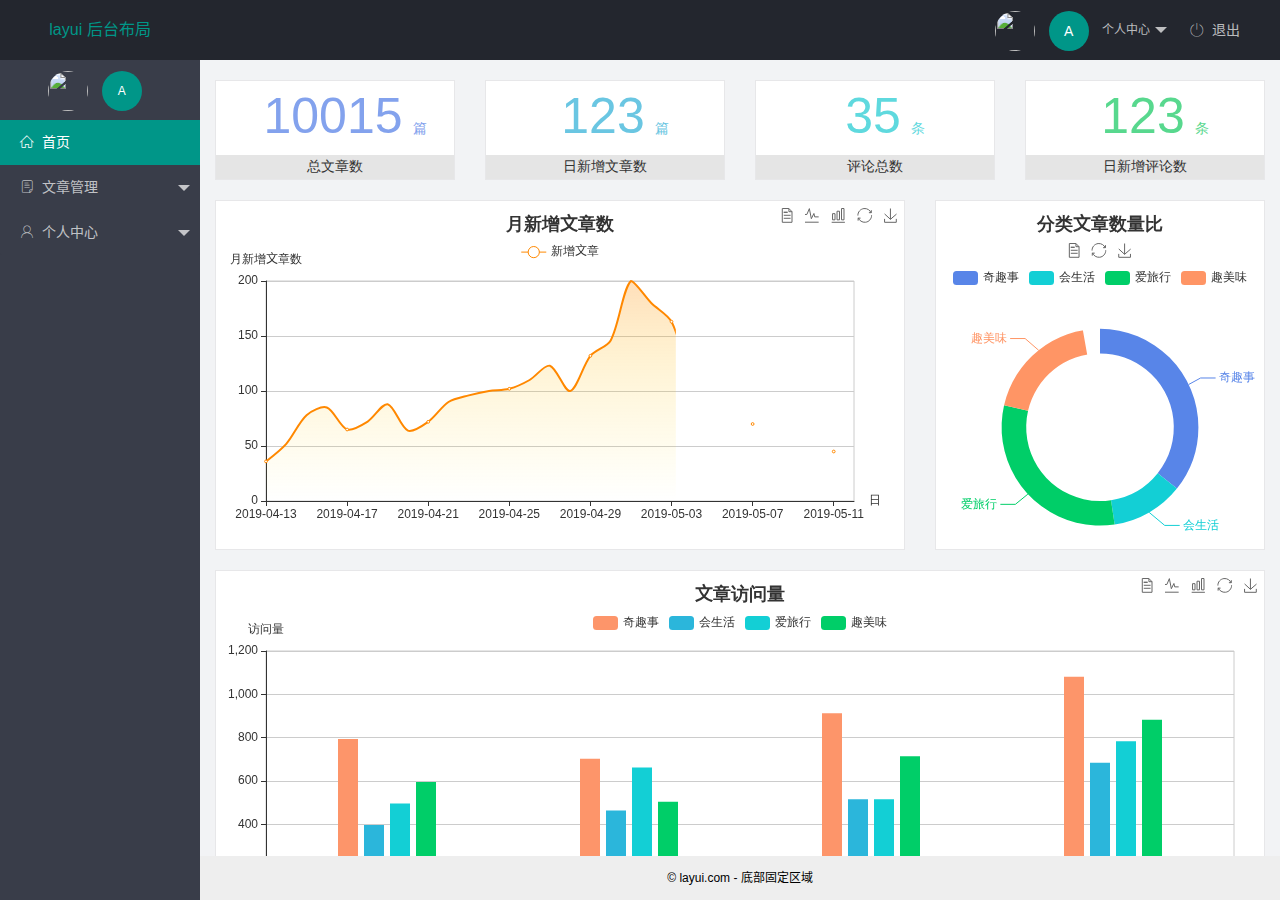
==== index.html @ 8c76da45 "主页功能完成" ====
<!DOCTYPE html>
<html lang="zh-CN">

<head>
    <meta charset="UTF-8">
    <meta name="viewport" content="width=device-width, initial-scale=1.0">
    <!-- 引入第三方字体图标库 -->
    <link rel="stylesheet" href="/assets/fonts/iconfont.css">
    <!-- 引入layui的css -->
    <link rel="stylesheet" href="/assets/lib/layui/css/layui.css">
    <!-- 引入自己的index.css -->
    <link rel="stylesheet" href="/assets/css/index.css">
    <title>Document</title>
</head>

<body class="layui-layout-body">
    <div class="layui-layout layui-layout-admin">
        <div class="layui-header">
            <div class="layui-logo">layui 后台布局</div>
            <!-- 头部区域（可配合layui已有的水平导航） -->
            <ul class="layui-nav layui-layout-right">
                <li class="layui-nav-item">
                    <a href="javascript:;" class="userinfo">
                        <img src="http://t.cn/RCzsdCq" class="layui-nav-img">
                        <span class="user-avatar">A</span>

                        个人中心
                    </a>
                    <dl class="layui-nav-child">
                        <dd><a href="">基本资料</a></dd>
                        <dd><a href="">更改头像</a></dd>
                        <dd><a href="">重置密码</a></dd>
                    </dl>
                </li>

                <li class="layui-nav-item"><a href="javascript:;" id="btnLogout"> <span
                            class="iconfont icon-tuichu"></span>退出</a>
                </li>
            </ul>
        </div>

        <div class="layui-side layui-bg-black">
            <div class="layui-side-scroll">
                <div class="userinfo">
                    <img src="http://t.cn/RCzsdCq" class="layui-nav-img">
                    <span class="user-avatar">A</span>
                    <span id="welcome"></span>
                </div>
                <!-- 左侧导航区域（可配合layui已有的垂直导航） -->
                <ul class="layui-nav layui-nav-tree" lay-shrink="all">
                    <li class="layui-nav-item layui-this"><a href="/home/dashboard.html" target="fm"><span
                                class="iconfont icon-home"></span>首页</a></li>
                    <li class="layui-nav-item">
                        <a class="" href="javascript:;"><span class="iconfont icon-16"></span>文章管理</a>
                        <dl class="layui-nav-child">
                            <dd><a href="javascript:;">
                                    <i class="layui-icon layui-icon-template-1"></i> 文章类别</a></dd>
                            <dd><a href="javascript:;">
                                    <i class="layui-icon layui-icon-template-1"></i> 文章列表</a></dd>
                            <dd><a href="javascript:;">
                                    <i class="layui-icon layui-icon-template-1"></i> 发布文章</a></dd>
                        </dl>
                    </li>
                    <li class="layui-nav-item">
                        <a href="javascript:;"><span class="iconfont icon-user"></span>个人中心</a>
                        <dl class="layui-nav-child">
                            <dd><a href="javascript:;">
                                    <i class="layui-icon layui-icon-template-1"></i> 基本资料</a></dd>
                            <dd><a href="javascript:;">
                                    <i class="layui-icon layui-icon-template-1"></i> 更换头像</a></dd>
                            <dd><a href="javascript:;">
                                    <i class="layui-icon layui-icon-template-1"></i> 重置密码</a></dd>
                        </dl>
                    </li>
                </ul>
            </div>
        </div>

        <div class="layui-body">
            <!-- 内容主体区域 -->
            <iframe name="fm" src="/home/dashboard.html" frameborder="0"></iframe>
        </div>

        <div class="layui-footer">
            <!-- 底部固定区域 -->
            © layui.com - 底部固定区域
        </div>
    </div>
    <!-- 引入layui JS文件 -->
    <script src="/assets/lib/layui/layui.all.js"></script>
    <!-- 引入jq -->
    <script src="/assets/lib/jquery.js"></script>
    <script src="/assets/js/baseAPI.js"></script>
    <!-- 引入自己的js文件 -->
    <script src="/assets/js/index.js"></script>
</body>

</html>
---- assets/fonts/iconfont.css ----
@font-face {font-family: "iconfont";
  src: url('iconfont.eot?t=1576139966484'); /* IE9 */
  src: url('iconfont.eot?t=1576139966484#iefix') format('embedded-opentype'), /* IE6-IE8 */
  url('[data-uri]') format('woff2'),
  url('iconfont.woff?t=1576139966484') format('woff'),
  url('iconfont.ttf?t=1576139966484') format('truetype'), /* chrome, firefox, opera, Safari, Android, iOS 4.2+ */
  url('iconfont.svg?t=1576139966484#iconfont') format('svg'); /* iOS 4.1- */
}

.iconfont {
  font-family: "iconfont" !important;
  font-size: 16px;
  font-style: normal;
  -webkit-font-smoothing: antialiased;
  -moz-osx-font-smoothing: grayscale;
}

.icon-home:before {
  content: "\e6a9";
}

.icon-user:before {
  content: "\e614";
}

.icon-pinglun:before {
  content: "\e616";
}

.icon-tuichu:before {
  content: "\e865";
}

.icon-16:before {
  content: "\e615";
}
---- assets/lib/layui/css/layui.css ----
/** layui-v2.5.5 MIT License By https://www.layui.com */
 .layui-inline,img{display:inline-block;vertical-align:middle}h1,h2,h3,h4,h5,h6{font-weight:400}.layui-edge,.layui-header,.layui-inline,.layui-main{position:relative}.layui-body,.layui-edge,.layui-elip{overflow:hidden}.layui-btn,.layui-edge,.layui-inline,img{vertical-align:middle}.layui-btn,.layui-disabled,.layui-icon,.layui-unselect{-moz-user-select:none;-webkit-user-select:none;-ms-user-select:none}.layui-elip,.layui-form-checkbox span,.layui-form-pane .layui-form-label{text-overflow:ellipsis;white-space:nowrap}.layui-breadcrumb,.layui-tree-btnGroup{visibility:hidden}blockquote,body,button,dd,div,dl,dt,form,h1,h2,h3,h4,h5,h6,input,li,ol,p,pre,td,textarea,th,ul{margin:0;padding:0;-webkit-tap-highlight-color:rgba(0,0,0,0)}a:active,a:hover{outline:0}img{border:none}li{list-style:none}table{border-collapse:collapse;border-spacing:0}h4,h5,h6{font-size:100%}button,input,optgroup,option,select,textarea{font-family:inherit;font-size:inherit;font-style:inherit;font-weight:inherit;outline:0}pre{white-space:pre-wrap;white-space:-moz-pre-wrap;white-space:-pre-wrap;white-space:-o-pre-wrap;word-wrap:break-word}body{line-height:24px;font:14px Helvetica Neue,Helvetica,PingFang SC,Tahoma,Arial,sans-serif}hr{height:1px;margin:10px 0;border:0;clear:both}a{color:#333;text-decoration:none}a:hover{color:#777}a cite{font-style:normal;*cursor:pointer}.layui-border-box,.layui-border-box *{box-sizing:border-box}.layui-box,.layui-box *{box-sizing:content-box}.layui-clear{clear:both;*zoom:1}.layui-clear:after{content:'\20';clear:both;*zoom:1;display:block;height:0}.layui-inline{*display:inline;*zoom:1}.layui-edge{display:inline-block;width:0;height:0;border-width:6px;border-style:dashed;border-color:transparent}.layui-edge-top{top:-4px;border-bottom-color:#999;border-bottom-style:solid}.layui-edge-right{border-left-color:#999;border-left-style:solid}.layui-edge-bottom{top:2px;border-top-color:#999;border-top-style:solid}.layui-edge-left{border-right-color:#999;border-right-style:solid}.layui-disabled,.layui-disabled:hover{color:#d2d2d2!important;cursor:not-allowed!important}.layui-circle{border-radius:100%}.layui-show{display:block!important}.layui-hide{display:none!important}@font-face{font-family:layui-icon;src:url(../font/iconfont.eot?v=250);src:url(../font/iconfont.eot?v=250#iefix) format('embedded-opentype'),url(../font/iconfont.woff2?v=250) format('woff2'),url(../font/iconfont.woff?v=250) format('woff'),url(../font/iconfont.ttf?v=250) format('truetype'),url(../font/iconfont.svg?v=250#layui-icon) format('svg')}.layui-icon{font-family:layui-icon!important;font-size:16px;font-style:normal;-webkit-font-smoothing:antialiased;-moz-osx-font-smoothing:grayscale}.layui-icon-reply-fill:before{content:"\e611"}.layui-icon-set-fill:before{content:"\e614"}.layui-icon-menu-fill:before{content:"\e60f"}.layui-icon-search:before{content:"\e615"}.layui-icon-share:before{content:"\e641"}.layui-icon-set-sm:before{content:"\e620"}.layui-icon-engine:before{content:"\e628"}.layui-icon-close:before{content:"\1006"}.layui-icon-close-fill:before{content:"\1007"}.layui-icon-chart-screen:before{content:"\e629"}.layui-icon-star:before{content:"\e600"}.layui-icon-circle-dot:before{content:"\e617"}.layui-icon-chat:before{content:"\e606"}.layui-icon-release:before{content:"\e609"}.layui-icon-list:before{content:"\e60a"}.layui-icon-chart:before{content:"\e62c"}.layui-icon-ok-circle:before{content:"\1005"}.layui-icon-layim-theme:before{content:"\e61b"}.layui-icon-table:before{content:"\e62d"}.layui-icon-right:before{content:"\e602"}.layui-icon-left:before{content:"\e603"}.layui-icon-cart-simple:before{content:"\e698"}.layui-icon-face-cry:before{content:"\e69c"}.layui-icon-face-smile:before{content:"\e6af"}.layui-icon-survey:before{content:"\e6b2"}.layui-icon-tree:before{content:"\e62e"}.layui-icon-upload-circle:before{content:"\e62f"}.layui-icon-add-circle:before{content:"\e61f"}.layui-icon-download-circle:before{content:"\e601"}.layui-icon-templeate-1:before{content:"\e630"}.layui-icon-util:before{content:"\e631"}.layui-icon-face-surprised:before{content:"\e664"}.layui-icon-edit:before{content:"\e642"}.layui-icon-speaker:before{content:"\e645"}.layui-icon-down:before{content:"\e61a"}.layui-icon-file:before{content:"\e621"}.layui-icon-layouts:before{content:"\e632"}.layui-icon-rate-half:before{content:"\e6c9"}.layui-icon-add-circle-fine:before{content:"\e608"}.layui-icon-prev-circle:before{content:"\e633"}.layui-icon-read:before{content:"\e705"}.layui-icon-404:before{content:"\e61c"}.layui-icon-carousel:before{content:"\e634"}.layui-icon-help:before{content:"\e607"}.layui-icon-code-circle:before{content:"\e635"}.layui-icon-water:before{content:"\e636"}.layui-icon-username:before{content:"\e66f"}.layui-icon-find-fill:before{content:"\e670"}.layui-icon-about:before{content:"\e60b"}.layui-icon-location:before{content:"\e715"}.layui-icon-up:before{content:"\e619"}.layui-icon-pause:before{content:"\e651"}.layui-icon-date:before{content:"\e637"}.layui-icon-layim-uploadfile:before{content:"\e61d"}.layui-icon-delete:before{content:"\e640"}.layui-icon-play:before{content:"\e652"}.layui-icon-top:before{content:"\e604"}.layui-icon-friends:before{content:"\e612"}.layui-icon-refresh-3:before{content:"\e9aa"}.layui-icon-ok:before{content:"\e605"}.layui-icon-layer:before{content:"\e638"}.layui-icon-face-smile-fine:before{content:"\e60c"}.layui-icon-dollar:before{content:"\e659"}.layui-icon-group:before{content:"\e613"}.layui-icon-layim-download:before{content:"\e61e"}.layui-icon-picture-fine:before{content:"\e60d"}.layui-icon-link:before{content:"\e64c"}.layui-icon-diamond:before{content:"\e735"}.layui-icon-log:before{content:"\e60e"}.layui-icon-rate-solid:before{content:"\e67a"}.layui-icon-fonts-del:before{content:"\e64f"}.layui-icon-unlink:before{content:"\e64d"}.layui-icon-fonts-clear:before{content:"\e639"}.layui-icon-triangle-r:before{content:"\e623"}.layui-icon-circle:before{content:"\e63f"}.layui-icon-radio:before{content:"\e643"}.layui-icon-align-center:before{content:"\e647"}.layui-icon-align-right:before{content:"\e648"}.layui-icon-align-left:before{content:"\e649"}.layui-icon-loading-1:before{content:"\e63e"}.layui-icon-return:before{content:"\e65c"}.layui-icon-fonts-strong:before{content:"\e62b"}.layui-icon-upload:before{content:"\e67c"}.layui-icon-dialogue:before{content:"\e63a"}.layui-icon-video:before{content:"\e6ed"}.layui-icon-headset:before{content:"\e6fc"}.layui-icon-cellphone-fine:before{content:"\e63b"}.layui-icon-add-1:before{content:"\e654"}.layui-icon-face-smile-b:before{content:"\e650"}.layui-icon-fonts-html:before{content:"\e64b"}.layui-icon-form:before{content:"\e63c"}.layui-icon-cart:before{content:"\e657"}.layui-icon-camera-fill:before{content:"\e65d"}.layui-icon-tabs:before{content:"\e62a"}.layui-icon-fonts-code:before{content:"\e64e"}.layui-icon-fire:before{content:"\e756"}.layui-icon-set:before{content:"\e716"}.layui-icon-fonts-u:before{content:"\e646"}.layui-icon-triangle-d:before{content:"\e625"}.layui-icon-tips:before{content:"\e702"}.layui-icon-picture:before{content:"\e64a"}.layui-icon-more-vertical:before{content:"\e671"}.layui-icon-flag:before{content:"\e66c"}.layui-icon-loading:before{content:"\e63d"}.layui-icon-fonts-i:before{content:"\e644"}.layui-icon-refresh-1:before{content:"\e666"}.layui-icon-rmb:before{content:"\e65e"}.layui-icon-home:before{content:"\e68e"}.layui-icon-user:before{content:"\e770"}.layui-icon-notice:before{content:"\e667"}.layui-icon-login-weibo:before{content:"\e675"}.layui-icon-voice:before{content:"\e688"}.layui-icon-upload-drag:before{content:"\e681"}.layui-icon-login-qq:before{content:"\e676"}.layui-icon-snowflake:before{content:"\e6b1"}.layui-icon-file-b:before{content:"\e655"}.layui-icon-template:before{content:"\e663"}.layui-icon-auz:before{content:"\e672"}.layui-icon-console:before{content:"\e665"}.layui-icon-app:before{content:"\e653"}.layui-icon-prev:before{content:"\e65a"}.layui-icon-website:before{content:"\e7ae"}.layui-icon-next:before{content:"\e65b"}.layui-icon-component:before{content:"\e857"}.layui-icon-more:before{content:"\e65f"}.layui-icon-login-wechat:before{content:"\e677"}.layui-icon-shrink-right:before{content:"\e668"}.layui-icon-spread-left:before{content:"\e66b"}.layui-icon-camera:before{content:"\e660"}.layui-icon-note:before{content:"\e66e"}.layui-icon-refresh:before{content:"\e669"}.layui-icon-female:before{content:"\e661"}.layui-icon-male:before{content:"\e662"}.layui-icon-password:before{content:"\e673"}.layui-icon-senior:before{content:"\e674"}.layui-icon-theme:before{content:"\e66a"}.layui-icon-tread:before{content:"\e6c5"}.layui-icon-praise:before{content:"\e6c6"}.layui-icon-star-fill:before{content:"\e658"}.layui-icon-rate:before{content:"\e67b"}.layui-icon-template-1:before{content:"\e656"}.layui-icon-vercode:before{content:"\e679"}.layui-icon-cellphone:before{content:"\e678"}.layui-icon-screen-full:before{content:"\e622"}.layui-icon-screen-restore:before{content:"\e758"}.layui-icon-cols:before{content:"\e610"}.layui-icon-export:before{content:"\e67d"}.layui-icon-print:before{content:"\e66d"}.layui-icon-slider:before{content:"\e714"}.layui-icon-addition:before{content:"\e624"}.layui-icon-subtraction:before{content:"\e67e"}.layui-icon-service:before{content:"\e626"}.layui-icon-transfer:before{content:"\e691"}.layui-main{width:1140px;margin:0 auto}.layui-header{z-index:1000;height:60px}.layui-header a:hover{transition:all .5s;-webkit-transition:all .5s}.layui-side{position:fixed;left:0;top:0;bottom:0;z-index:999;width:200px;overflow-x:hidden}.layui-side-scroll{position:relative;width:220px;height:100%;overflow-x:hidden}.layui-body{position:absolute;left:200px;right:0;top:0;bottom:0;z-index:998;width:auto;overflow-y:auto;box-sizing:border-box}.layui-layout-body{overflow:hidden}.layui-layout-admin .layui-header{background-color:#23262E}.layui-layout-admin .layui-side{top:60px;width:200px;overflow-x:hidden}.layui-layout-admin .layui-body{position:fixed;top:60px;bottom:44px}.layui-layout-admin .layui-main{width:auto;margin:0 15px}.layui-layout-admin .layui-footer{position:fixed;left:200px;right:0;bottom:0;height:44px;line-height:44px;padding:0 15px;background-color:#eee}.layui-layout-admin .layui-logo{position:absolute;left:0;top:0;width:200px;height:100%;line-height:60px;text-align:center;color:#009688;font-size:16px}.layui-layout-admin .layui-header .layui-nav{background:0 0}.layui-layout-left{position:absolute!important;left:200px;top:0}.layui-layout-right{position:absolute!important;right:0;top:0}.layui-container{position:relative;margin:0 auto;padding:0 15px;box-sizing:border-box}.layui-fluid{position:relative;margin:0 auto;padding:0 15px}.layui-row:after,.layui-row:before{content:'';display:block;clear:both}.layui-col-lg1,.layui-col-lg10,.layui-col-lg11,.layui-col-lg12,.layui-col-lg2,.layui-col-lg3,.layui-col-lg4,.layui-col-lg5,.layui-col-lg6,.layui-col-lg7,.layui-col-lg8,.layui-col-lg9,.layui-col-md1,.layui-col-md10,.layui-col-md11,.layui-col-md12,.layui-col-md2,.layui-col-md3,.layui-col-md4,.layui-col-md5,.layui-col-md6,.layui-col-md7,.layui-col-md8,.layui-col-md9,.layui-col-sm1,.layui-col-sm10,.layui-col-sm11,.layui-col-sm12,.layui-col-sm2,.layui-col-sm3,.layui-col-sm4,.layui-col-sm5,.layui-col-sm6,.layui-col-sm7,.layui-col-sm8,.layui-col-sm9,.layui-col-xs1,.layui-col-xs10,.layui-col-xs11,.layui-col-xs12,.layui-col-xs2,.layui-col-xs3,.layui-col-xs4,.layui-col-xs5,.layui-col-xs6,.layui-col-xs7,.layui-col-xs8,.layui-col-xs9{position:relative;display:block;box-sizing:border-box}.layui-col-xs1,.layui-col-xs10,.layui-col-xs11,.layui-col-xs12,.layui-col-xs2,.layui-col-xs3,.layui-col-xs4,.layui-col-xs5,.layui-col-xs6,.layui-col-xs7,.layui-col-xs8,.layui-col-xs9{float:left}.layui-col-xs1{width:8.33333333%}.layui-col-xs2{width:16.66666667%}.layui-col-xs3{width:25%}.layui-col-xs4{width:33.33333333%}.layui-col-xs5{width:41.66666667%}.layui-col-xs6{width:50%}.layui-col-xs7{width:58.33333333%}.layui-col-xs8{width:66.66666667%}.layui-col-xs9{width:75%}.layui-col-xs10{width:83.33333333%}.layui-col-xs11{width:91.66666667%}.layui-col-xs12{width:100%}.layui-col-xs-offset1{margin-left:8.33333333%}.layui-col-xs-offset2{margin-left:16.66666667%}.layui-col-xs-offset3{margin-left:25%}.layui-col-xs-offset4{margin-left:33.33333333%}.layui-col-xs-offset5{margin-left:41.66666667%}.layui-col-xs-offset6{margin-left:50%}.layui-col-xs-offset7{margin-left:58.33333333%}.layui-col-xs-offset8{margin-left:66.66666667%}.layui-col-xs-offset9{margin-left:75%}.layui-col-xs-offset10{margin-left:83.33333333%}.layui-col-xs-offset11{margin-left:91.66666667%}.layui-col-xs-offset12{margin-left:100%}@media screen and (max-width:768px){.layui-hide-xs{display:none!important}.layui-show-xs-block{display:block!important}.layui-show-xs-inline{display:inline!important}.layui-show-xs-inline-block{display:inline-block!important}}@media screen and (min-width:768px){.layui-container{width:750px}.layui-hide-sm{display:none!important}.layui-show-sm-block{display:block!important}.layui-show-sm-inline{display:inline!important}.layui-show-sm-inline-block{display:inline-block!important}.layui-col-sm1,.layui-col-sm10,.layui-col-sm11,.layui-col-sm12,.layui-col-sm2,.layui-col-sm3,.layui-col-sm4,.layui-col-sm5,.layui-col-sm6,.layui-col-sm7,.layui-col-sm8,.layui-col-sm9{float:left}.layui-col-sm1{width:8.33333333%}.layui-col-sm2{width:16.66666667%}.layui-col-sm3{width:25%}.layui-col-sm4{width:33.33333333%}.layui-col-sm5{width:41.66666667%}.layui-col-sm6{width:50%}.layui-col-sm7{width:58.33333333%}.layui-col-sm8{width:66.66666667%}.layui-col-sm9{width:75%}.layui-col-sm10{width:83.33333333%}.layui-col-sm11{width:91.66666667%}.layui-col-sm12{width:100%}.layui-col-sm-offset1{margin-left:8.33333333%}.layui-col-sm-offset2{margin-left:16.66666667%}.layui-col-sm-offset3{margin-left:25%}.layui-col-sm-offset4{margin-left:33.33333333%}.layui-col-sm-offset5{margin-left:41.66666667%}.layui-col-sm-offset6{margin-left:50%}.layui-col-sm-offset7{margin-left:58.33333333%}.layui-col-sm-offset8{margin-left:66.66666667%}.layui-col-sm-offset9{margin-left:75%}.layui-col-sm-offset10{margin-left:83.33333333%}.layui-col-sm-offset11{margin-left:91.66666667%}.layui-col-sm-offset12{margin-left:100%}}@media screen and (min-width:992px){.layui-container{width:970px}.layui-hide-md{display:none!important}.layui-show-md-block{display:block!important}.layui-show-md-inline{display:inline!important}.layui-show-md-inline-block{display:inline-block!important}.layui-col-md1,.layui-col-md10,.layui-col-md11,.layui-col-md12,.layui-col-md2,.layui-col-md3,.layui-col-md4,.layui-col-md5,.layui-col-md6,.layui-col-md7,.layui-col-md8,.layui-col-md9{float:left}.layui-col-md1{width:8.33333333%}.layui-col-md2{width:16.66666667%}.layui-col-md3{width:25%}.layui-col-md4{width:33.33333333%}.layui-col-md5{width:41.66666667%}.layui-col-md6{width:50%}.layui-col-md7{width:58.33333333%}.layui-col-md8{width:66.66666667%}.layui-col-md9{width:75%}.layui-col-md10{width:83.33333333%}.layui-col-md11{width:91.66666667%}.layui-col-md12{width:100%}.layui-col-md-offset1{margin-left:8.33333333%}.layui-col-md-offset2{margin-left:16.66666667%}.layui-col-md-offset3{margin-left:25%}.layui-col-md-offset4{margin-left:33.33333333%}.layui-col-md-offset5{margin-left:41.66666667%}.layui-col-md-offset6{margin-left:50%}.layui-col-md-offset7{margin-left:58.33333333%}.layui-col-md-offset8{margin-left:66.66666667%}.layui-col-md-offset9{margin-left:75%}.layui-col-md-offset10{margin-left:83.33333333%}.layui-col-md-offset11{margin-left:91.66666667%}.layui-col-md-offset12{margin-left:100%}}@media screen and (min-width:1200px){.layui-container{width:1170px}.layui-hide-lg{display:none!important}.layui-show-lg-block{display:block!important}.layui-show-lg-inline{display:inline!important}.layui-show-lg-inline-block{display:inline-block!important}.layui-col-lg1,.layui-col-lg10,.layui-col-lg11,.layui-col-lg12,.layui-col-lg2,.layui-col-lg3,.layui-col-lg4,.layui-col-lg5,.layui-col-lg6,.layui-col-lg7,.layui-col-lg8,.layui-col-lg9{float:left}.layui-col-lg1{width:8.33333333%}.layui-col-lg2{width:16.66666667%}.layui-col-lg3{width:25%}.layui-col-lg4{width:33.33333333%}.layui-col-lg5{width:41.66666667%}.layui-col-lg6{width:50%}.layui-col-lg7{width:58.33333333%}.layui-col-lg8{width:66.66666667%}.layui-col-lg9{width:75%}.layui-col-lg10{width:83.33333333%}.layui-col-lg11{width:91.66666667%}.layui-col-lg12{width:100%}.layui-col-lg-offset1{margin-left:8.33333333%}.layui-col-lg-offset2{margin-left:16.66666667%}.layui-col-lg-offset3{margin-left:25%}.layui-col-lg-offset4{margin-left:33.33333333%}.layui-col-lg-offset5{margin-left:41.66666667%}.layui-col-lg-offset6{margin-left:50%}.layui-col-lg-offset7{margin-left:58.33333333%}.layui-col-lg-offset8{margin-left:66.66666667%}.layui-col-lg-offset9{margin-left:75%}.layui-col-lg-offset10{margin-left:83.33333333%}.layui-col-lg-offset11{margin-left:91.66666667%}.layui-col-lg-offset12{margin-left:100%}}.layui-col-space1{margin:-.5px}.layui-col-space1>*{padding:.5px}.layui-col-space3{margin:-1.5px}.layui-col-space3>*{padding:1.5px}.layui-col-space5{margin:-2.5px}.layui-col-space5>*{padding:2.5px}.layui-col-space8{margin:-3.5px}.layui-col-space8>*{padding:3.5px}.layui-col-space10{margin:-5px}.layui-col-space10>*{padding:5px}.layui-col-space12{margin:-6px}.layui-col-space12>*{padding:6px}.layui-col-space15{margin:-7.5px}.layui-col-space15>*{padding:7.5px}.layui-col-space18{margin:-9px}.layui-col-space18>*{padding:9px}.layui-col-space20{margin:-10px}.layui-col-space20>*{padding:10px}.layui-col-space22{margin:-11px}.layui-col-space22>*{padding:11px}.layui-col-space25{margin:-12.5px}.layui-col-space25>*{padding:12.5px}.layui-col-space30{margin:-15px}.layui-col-space30>*{padding:15px}.layui-btn,.layui-input,.layui-select,.layui-textarea,.layui-upload-button{outline:0;-webkit-appearance:none;transition:all .3s;-webkit-transition:all .3s;box-sizing:border-box}.layui-elem-quote{margin-bottom:10px;padding:15px;line-height:22px;border-left:5px solid #009688;border-radius:0 2px 2px 0;background-color:#f2f2f2}.layui-quote-nm{border-style:solid;border-width:1px 1px 1px 5px;background:0 0}.layui-elem-field{margin-bottom:10px;padding:0;border-width:1px;border-style:solid}.layui-elem-field legend{margin-left:20px;padding:0 10px;font-size:20px;font-weight:300}.layui-field-title{margin:10px 0 20px;border-width:1px 0 0}.layui-field-box{padding:10px 15px}.layui-field-title .layui-field-box{padding:10px 0}.layui-progress{position:relative;height:6px;border-radius:20px;background-color:#e2e2e2}.layui-progress-bar{position:absolute;left:0;top:0;width:0;max-width:100%;height:6px;border-radius:20px;text-align:right;background-color:#5FB878;transition:all .3s;-webkit-transition:all .3s}.layui-progress-big,.layui-progress-big .layui-progress-bar{height:18px;line-height:18px}.layui-progress-text{position:relative;top:-20px;line-height:18px;font-size:12px;color:#666}.layui-progress-big .layui-progress-text{position:static;padding:0 10px;color:#fff}.layui-collapse{border-width:1px;border-style:solid;border-radius:2px}.layui-colla-content,.layui-colla-item{border-top-width:1px;border-top-style:solid}.layui-colla-item:first-child{border-top:none}.layui-colla-title{position:relative;height:42px;line-height:42px;padding:0 15px 0 35px;color:#333;background-color:#f2f2f2;cursor:pointer;font-size:14px;overflow:hidden}.layui-colla-content{display:none;padding:10px 15px;line-height:22px;color:#666}.layui-colla-icon{position:absolute;left:15px;top:0;font-size:14px}.layui-card{margin-bottom:15px;border-radius:2px;background-color:#fff;box-shadow:0 1px 2px 0 rgba(0,0,0,.05)}.layui-card:last-child{margin-bottom:0}.layui-card-header{position:relative;height:42px;line-height:42px;padding:0 15px;border-bottom:1px solid #f6f6f6;color:#333;border-radius:2px 2px 0 0;font-size:14px}.layui-bg-black,.layui-bg-blue,.layui-bg-cyan,.layui-bg-green,.layui-bg-orange,.layui-bg-red{color:#fff!important}.layui-card-body{position:relative;padding:10px 15px;line-height:24px}.layui-card-body[pad15]{padding:15px}.layui-card-body[pad20]{padding:20px}.layui-card-body .layui-table{margin:5px 0}.layui-card .layui-tab{margin:0}.layui-panel-window{position:relative;padding:15px;border-radius:0;border-top:5px solid #E6E6E6;background-color:#fff}.layui-auxiliar-moving{position:fixed;left:0;right:0;top:0;bottom:0;width:100%;height:100%;background:0 0;z-index:9999999999}.layui-form-label,.layui-form-mid,.layui-form-select,.layui-input-block,.layui-input-inline,.layui-textarea{position:relative}.layui-bg-red{background-color:#FF5722!important}.layui-bg-orange{background-color:#FFB800!important}.layui-bg-green{background-color:#009688!important}.layui-bg-cyan{background-color:#2F4056!important}.layui-bg-blue{background-color:#1E9FFF!important}.layui-bg-black{background-color:#393D49!important}.layui-bg-gray{background-color:#eee!important;color:#666!important}.layui-badge-rim,.layui-colla-content,.layui-colla-item,.layui-collapse,.layui-elem-field,.layui-form-pane .layui-form-item[pane],.layui-form-pane .layui-form-label,.layui-input,.layui-layedit,.layui-layedit-tool,.layui-quote-nm,.layui-select,.layui-tab-bar,.layui-tab-card,.layui-tab-title,.layui-tab-title .layui-this:after,.layui-textarea{border-color:#e6e6e6}.layui-timeline-item:before,hr{background-color:#e6e6e6}.layui-text{line-height:22px;font-size:14px;color:#666}.layui-text h1,.layui-text h2,.layui-text h3{font-weight:500;color:#333}.layui-text h1{font-size:30px}.layui-text h2{font-size:24px}.layui-text h3{font-size:18px}.layui-text a:not(.layui-btn){color:#01AAED}.layui-text a:not(.layui-btn):hover{text-decoration:underline}.layui-text ul{padding:5px 0 5px 15px}.layui-text ul li{margin-top:5px;list-style-type:disc}.layui-text em,.layui-word-aux{color:#999!important;padding:0 5px!important}.layui-btn{display:inline-block;height:38px;line-height:38px;padding:0 18px;background-color:#009688;color:#fff;white-space:nowrap;text-align:center;font-size:14px;border:none;border-radius:2px;cursor:pointer}.layui-btn:hover{opacity:.8;filter:alpha(opacity=80);color:#fff}.layui-btn:active{opacity:1;filter:alpha(opacity=100)}.layui-btn+.layui-btn{margin-left:10px}.layui-btn-container{font-size:0}.layui-btn-container .layui-btn{margin-right:10px;margin-bottom:10px}.layui-btn-container .layui-btn+.layui-btn{margin-left:0}.layui-table .layui-btn-container .layui-btn{margin-bottom:9px}.layui-btn-radius{border-radius:100px}.layui-btn .layui-icon{margin-right:3px;font-size:18px;vertical-align:bottom;vertical-align:middle\9}.layui-btn-primary{border:1px solid #C9C9C9;background-color:#fff;color:#555}.layui-btn-primary:hover{border-color:#009688;color:#333}.layui-btn-normal{background-color:#1E9FFF}.layui-btn-warm{background-color:#FFB800}.layui-btn-danger{background-color:#FF5722}.layui-btn-checked{background-color:#5FB878}.layui-btn-disabled,.layui-btn-disabled:active,.layui-btn-disabled:hover{border:1px solid #e6e6e6;background-color:#FBFBFB;color:#C9C9C9;cursor:not-allowed;opacity:1}.layui-btn-lg{height:44px;line-height:44px;padding:0 25px;font-size:16px}.layui-btn-sm{height:30px;line-height:30px;padding:0 10px;font-size:12px}.layui-btn-sm i{font-size:16px!important}.layui-btn-xs{height:22px;line-height:22px;padding:0 5px;font-size:12px}.layui-btn-xs i{font-size:14px!important}.layui-btn-group{display:inline-block;vertical-align:middle;font-size:0}.layui-btn-group .layui-btn{margin-left:0!important;margin-right:0!important;border-left:1px solid rgba(255,255,255,.5);border-radius:0}.layui-btn-group .layui-btn-primary{border-left:none}.layui-btn-group .layui-btn-primary:hover{border-color:#C9C9C9;color:#009688}.layui-btn-group .layui-btn:first-child{border-left:none;border-radius:2px 0 0 2px}.layui-btn-group .layui-btn-primary:first-child{border-left:1px solid #c9c9c9}.layui-btn-group .layui-btn:last-child{border-radius:0 2px 2px 0}.layui-btn-group .layui-btn+.layui-btn{margin-left:0}.layui-btn-group+.layui-btn-group{margin-left:10px}.layui-btn-fluid{width:100%}.layui-input,.layui-select,.layui-textarea{height:38px;line-height:1.3;line-height:38px\9;border-width:1px;border-style:solid;background-color:#fff;border-radius:2px}.layui-input::-webkit-input-placeholder,.layui-select::-webkit-input-placeholder,.layui-textarea::-webkit-input-placeholder{line-height:1.3}.layui-input,.layui-textarea{display:block;width:100%;padding-left:10px}.layui-input:hover,.layui-textarea:hover{border-color:#D2D2D2!important}.layui-input:focus,.layui-textarea:focus{border-color:#C9C9C9!important}.layui-textarea{min-height:100px;height:auto;line-height:20px;padding:6px 10px;resize:vertical}.layui-select{padding:0 10px}.layui-form input[type=checkbox],.layui-form input[type=radio],.layui-form select{display:none}.layui-form [lay-ignore]{display:initial}.layui-form-item{margin-bottom:15px;clear:both;*zoom:1}.layui-form-item:after{content:'\20';clear:both;*zoom:1;display:block;height:0}.layui-form-label{float:left;display:block;padding:9px 15px;width:80px;font-weight:400;line-height:20px;text-align:right}.layui-form-label-col{display:block;float:none;padding:9px 0;line-height:20px;text-align:left}.layui-form-item .layui-inline{margin-bottom:5px;margin-right:10px}.layui-input-block{margin-left:110px;min-height:36px}.layui-input-inline{display:inline-block;vertical-align:middle}.layui-form-item .layui-input-inline{float:left;width:190px;margin-right:10px}.layui-form-text .layui-input-inline{width:auto}.layui-form-mid{float:left;display:block;padding:9px 0!important;line-height:20px;margin-right:10px}.layui-form-danger+.layui-form-select .layui-input,.layui-form-danger:focus{border-color:#FF5722!important}.layui-form-select .layui-input{padding-right:30px;cursor:pointer}.layui-form-select .layui-edge{position:absolute;right:10px;top:50%;margin-top:-3px;cursor:pointer;border-width:6px;border-top-color:#c2c2c2;border-top-style:solid;transition:all .3s;-webkit-transition:all .3s}.layui-form-select dl{display:none;position:absolute;left:0;top:42px;padding:5px 0;z-index:899;min-width:100%;border:1px solid #d2d2d2;max-height:300px;overflow-y:auto;background-color:#fff;border-radius:2px;box-shadow:0 2px 4px rgba(0,0,0,.12);box-sizing:border-box}.layui-form-select dl dd,.layui-form-select dl dt{padding:0 10px;line-height:36px;white-space:nowrap;overflow:hidden;text-overflow:ellipsis}.layui-form-select dl dt{font-size:12px;color:#999}.layui-form-select dl dd{cursor:pointer}.layui-form-select dl dd:hover{background-color:#f2f2f2;-webkit-transition:.5s all;transition:.5s all}.layui-form-select .layui-select-group dd{padding-left:20px}.layui-form-select dl dd.layui-select-tips{padding-left:10px!important;color:#999}.layui-form-select dl dd.layui-this{background-color:#5FB878;color:#fff}.layui-form-checkbox,.layui-form-select dl dd.layui-disabled{background-color:#fff}.layui-form-selected dl{display:block}.layui-form-checkbox,.layui-form-checkbox *,.layui-form-switch{display:inline-block;vertical-align:middle}.layui-form-selected .layui-edge{margin-top:-9px;-webkit-transform:rotate(180deg);transform:rotate(180deg);margin-top:-3px\9}:root .layui-form-selected .layui-edge{margin-top:-9px\0/IE9}.layui-form-selectup dl{top:auto;bottom:42px}.layui-select-none{margin:5px 0;text-align:center;color:#999}.layui-select-disabled .layui-disabled{border-color:#eee!important}.layui-select-disabled .layui-edge{border-top-color:#d2d2d2}.layui-form-checkbox{position:relative;height:30px;line-height:30px;margin-right:10px;padding-right:30px;cursor:pointer;font-size:0;-webkit-transition:.1s linear;transition:.1s linear;box-sizing:border-box}.layui-form-checkbox span{padding:0 10px;height:100%;font-size:14px;border-radius:2px 0 0 2px;background-color:#d2d2d2;color:#fff;overflow:hidden}.layui-form-checkbox:hover span{background-color:#c2c2c2}.layui-form-checkbox i{position:absolute;right:0;top:0;width:30px;height:28px;border:1px solid #d2d2d2;border-left:none;border-radius:0 2px 2px 0;color:#fff;font-size:20px;text-align:center}.layui-form-checkbox:hover i{border-color:#c2c2c2;color:#c2c2c2}.layui-form-checked,.layui-form-checked:hover{border-color:#5FB878}.layui-form-checked span,.layui-form-checked:hover span{background-color:#5FB878}.layui-form-checked i,.layui-form-checked:hover i{color:#5FB878}.layui-form-item .layui-form-checkbox{margin-top:4px}.layui-form-checkbox[lay-skin=primary]{height:auto!important;line-height:normal!important;min-width:18px;min-height:18px;border:none!important;margin-right:0;padding-left:28px;padding-right:0;background:0 0}.layui-form-checkbox[lay-skin=primary] span{padding-left:0;padding-right:15px;line-height:18px;background:0 0;color:#666}.layui-form-checkbox[lay-skin=primary] i{right:auto;left:0;width:16px;height:16px;line-height:16px;border:1px solid #d2d2d2;font-size:12px;border-radius:2px;background-color:#fff;-webkit-transition:.1s linear;transition:.1s linear}.layui-form-checkbox[lay-skin=primary]:hover i{border-color:#5FB878;color:#fff}.layui-form-checked[lay-skin=primary] i{border-color:#5FB878!important;background-color:#5FB878;color:#fff}.layui-checkbox-disbaled[lay-skin=primary] span{background:0 0!important;color:#c2c2c2}.layui-checkbox-disbaled[lay-skin=primary]:hover i{border-color:#d2d2d2}.layui-form-item .layui-form-checkbox[lay-skin=primary]{margin-top:10px}.layui-form-switch{position:relative;height:22px;line-height:22px;min-width:35px;padding:0 5px;margin-top:8px;border:1px solid #d2d2d2;border-radius:20px;cursor:pointer;background-color:#fff;-webkit-transition:.1s linear;transition:.1s linear}.layui-form-switch i{position:absolute;left:5px;top:3px;width:16px;height:16px;border-radius:20px;background-color:#d2d2d2;-webkit-transition:.1s linear;transition:.1s linear}.layui-form-switch em{position:relative;top:0;width:25px;margin-left:21px;padding:0!important;text-align:center!important;color:#999!important;font-style:normal!important;font-size:12px}.layui-form-onswitch{border-color:#5FB878;background-color:#5FB878}.layui-checkbox-disbaled,.layui-checkbox-disbaled i{border-color:#e2e2e2!important}.layui-form-onswitch i{left:100%;margin-left:-21px;background-color:#fff}.layui-form-onswitch em{margin-left:5px;margin-right:21px;color:#fff!important}.layui-checkbox-disbaled span{background-color:#e2e2e2!important}.layui-checkbox-disbaled:hover i{color:#fff!important}[lay-radio]{display:none}.layui-form-radio,.layui-form-radio *{display:inline-block;vertical-align:middle}.layui-form-radio{line-height:28px;margin:6px 10px 0 0;padding-right:10px;cursor:pointer;font-size:0}.layui-form-radio *{font-size:14px}.layui-form-radio>i{margin-right:8px;font-size:22px;color:#c2c2c2}.layui-form-radio>i:hover,.layui-form-radioed>i{color:#5FB878}.layui-radio-disbaled>i{color:#e2e2e2!important}.layui-form-pane .layui-form-label{width:110px;padding:8px 15px;height:38px;line-height:20px;border-width:1px;border-style:solid;border-radius:2px 0 0 2px;text-align:center;background-color:#FBFBFB;overflow:hidden;box-sizing:border-box}.layui-form-pane .layui-input-inline{margin-left:-1px}.layui-form-pane .layui-input-block{margin-left:110px;left:-1px}.layui-form-pane .layui-input{border-radius:0 2px 2px 0}.layui-form-pane .layui-form-text .layui-form-label{float:none;width:100%;border-radius:2px;box-sizing:border-box;text-align:left}.layui-form-pane .layui-form-text .layui-input-inline{display:block;margin:0;top:-1px;clear:both}.layui-form-pane .layui-form-text .layui-input-block{margin:0;left:0;top:-1px}.layui-form-pane .layui-form-text .layui-textarea{min-height:100px;border-radius:0 0 2px 2px}.layui-form-pane .layui-form-checkbox{margin:4px 0 4px 10px}.layui-form-pane .layui-form-radio,.layui-form-pane .layui-form-switch{margin-top:6px;margin-left:10px}.layui-form-pane .layui-form-item[pane]{position:relative;border-width:1px;border-style:solid}.layui-form-pane .layui-form-item[pane] .layui-form-label{position:absolute;left:0;top:0;height:100%;border-width:0 1px 0 0}.layui-form-pane .layui-form-item[pane] .layui-input-inline{margin-left:110px}@media screen and (max-width:450px){.layui-form-item .layui-form-label{text-overflow:ellipsis;overflow:hidden;white-space:nowrap}.layui-form-item .layui-inline{display:block;margin-right:0;margin-bottom:20px;clear:both}.layui-form-item .layui-inline:after{content:'\20';clear:both;display:block;height:0}.layui-form-item .layui-input-inline{display:block;float:none;left:-3px;width:auto;margin:0 0 10px 112px}.layui-form-item .layui-input-inline+.layui-form-mid{margin-left:110px;top:-5px;padding:0}.layui-form-item .layui-form-checkbox{margin-right:5px;margin-bottom:5px}}.layui-layedit{border-width:1px;border-style:solid;border-radius:2px}.layui-layedit-tool{padding:3px 5px;border-bottom-width:1px;border-bottom-style:solid;font-size:0}.layedit-tool-fixed{position:fixed;top:0;border-top:1px solid #e2e2e2}.layui-layedit-tool .layedit-tool-mid,.layui-layedit-tool .layui-icon{display:inline-block;vertical-align:middle;text-align:center;font-size:14px}.layui-layedit-tool .layui-icon{position:relative;width:32px;height:30px;line-height:30px;margin:3px 5px;color:#777;cursor:pointer;border-radius:2px}.layui-layedit-tool .layui-icon:hover{color:#393D49}.layui-layedit-tool .layui-icon:active{color:#000}.layui-layedit-tool .layedit-tool-active{background-color:#e2e2e2;color:#000}.layui-layedit-tool .layui-disabled,.layui-layedit-tool .layui-disabled:hover{color:#d2d2d2;cursor:not-allowed}.layui-layedit-tool .layedit-tool-mid{width:1px;height:18px;margin:0 10px;background-color:#d2d2d2}.layedit-tool-html{width:50px!important;font-size:30px!important}.layedit-tool-b,.layedit-tool-code,.layedit-tool-help{font-size:16px!important}.layedit-tool-d,.layedit-tool-face,.layedit-tool-image,.layedit-tool-unlink{font-size:18px!important}.layedit-tool-image input{position:absolute;font-size:0;left:0;top:0;width:100%;height:100%;opacity:.01;filter:Alpha(opacity=1);cursor:pointer}.layui-layedit-iframe iframe{display:block;width:100%}#LAY_layedit_code{overflow:hidden}.layui-laypage{display:inline-block;*display:inline;*zoom:1;vertical-align:middle;margin:10px 0;font-size:0}.layui-laypage>a:first-child,.layui-laypage>a:first-child em{border-radius:2px 0 0 2px}.layui-laypage>a:last-child,.layui-laypage>a:last-child em{border-radius:0 2px 2px 0}.layui-laypage>:first-child{margin-left:0!important}.layui-laypage>:last-child{margin-right:0!important}.layui-laypage a,.layui-laypage button,.layui-laypage input,.layui-laypage select,.layui-laypage span{border:1px solid #e2e2e2}.layui-laypage a,.layui-laypage span{display:inline-block;*display:inline;*zoom:1;vertical-align:middle;padding:0 15px;height:28px;line-height:28px;margin:0 -1px 5px 0;background-color:#fff;color:#333;font-size:12px}.layui-flow-more a *,.layui-laypage input,.layui-table-view select[lay-ignore]{display:inline-block}.layui-laypage a:hover{color:#009688}.layui-laypage em{font-style:normal}.layui-laypage .layui-laypage-spr{color:#999;font-weight:700}.layui-laypage a{text-decoration:none}.layui-laypage .layui-laypage-curr{position:relative}.layui-laypage .layui-laypage-curr em{position:relative;color:#fff}.layui-laypage .layui-laypage-curr .layui-laypage-em{position:absolute;left:-1px;top:-1px;padding:1px;width:100%;height:100%;background-color:#009688}.layui-laypage-em{border-radius:2px}.layui-laypage-next em,.layui-laypage-prev em{font-family:Sim sun;font-size:16px}.layui-laypage .layui-laypage-count,.layui-laypage .layui-laypage-limits,.layui-laypage .layui-laypage-refresh,.layui-laypage .layui-laypage-skip{margin-left:10px;margin-right:10px;padding:0;border:none}.layui-laypage .layui-laypage-limits,.layui-laypage .layui-laypage-refresh{vertical-align:top}.layui-laypage .layui-laypage-refresh i{font-size:18px;cursor:pointer}.layui-laypage select{height:22px;padding:3px;border-radius:2px;cursor:pointer}.layui-laypage .layui-laypage-skip{height:30px;line-height:30px;color:#999}.layui-laypage button,.layui-laypage input{height:30px;line-height:30px;border-radius:2px;vertical-align:top;background-color:#fff;box-sizing:border-box}.layui-laypage input{width:40px;margin:0 10px;padding:0 3px;text-align:center}.layui-laypage input:focus,.layui-laypage select:focus{border-color:#009688!important}.layui-laypage button{margin-left:10px;padding:0 10px;cursor:pointer}.layui-table,.layui-table-view{margin:10px 0}.layui-flow-more{margin:10px 0;text-align:center;color:#999;font-size:14px}.layui-flow-more a{height:32px;line-height:32px}.layui-flow-more a *{vertical-align:top}.layui-flow-more a cite{padding:0 20px;border-radius:3px;background-color:#eee;color:#333;font-style:normal}.layui-flow-more a cite:hover{opacity:.8}.layui-flow-more a i{font-size:30px;color:#737383}.layui-table{width:100%;background-color:#fff;color:#666}.layui-table tr{transition:all .3s;-webkit-transition:all .3s}.layui-table th{text-align:left;font-weight:400}.layui-table tbody tr:hover,.layui-table thead tr,.layui-table-click,.layui-table-header,.layui-table-hover,.layui-table-mend,.layui-table-patch,.layui-table-tool,.layui-table-total,.layui-table-total tr,.layui-table[lay-even] tr:nth-child(even){background-color:#f2f2f2}.layui-table td,.layui-table th,.layui-table-col-set,.layui-table-fixed-r,.layui-table-grid-down,.layui-table-header,.layui-table-page,.layui-table-tips-main,.layui-table-tool,.layui-table-total,.layui-table-view,.layui-table[lay-skin=line],.layui-table[lay-skin=row]{border-width:1px;border-style:solid;border-color:#e6e6e6}.layui-table td,.layui-table th{position:relative;padding:9px 15px;min-height:20px;line-height:20px;font-size:14px}.layui-table[lay-skin=line] td,.layui-table[lay-skin=line] th{border-width:0 0 1px}.layui-table[lay-skin=row] td,.layui-table[lay-skin=row] th{border-width:0 1px 0 0}.layui-table[lay-skin=nob] td,.layui-table[lay-skin=nob] th{border:none}.layui-table img{max-width:100px}.layui-table[lay-size=lg] td,.layui-table[lay-size=lg] th{padding:15px 30px}.layui-table-view .layui-table[lay-size=lg] .layui-table-cell{height:40px;line-height:40px}.layui-table[lay-size=sm] td,.layui-table[lay-size=sm] th{font-size:12px;padding:5px 10px}.layui-table-view .layui-table[lay-size=sm] .layui-table-cell{height:20px;line-height:20px}.layui-table[lay-data]{display:none}.layui-table-box{position:relative;overflow:hidden}.layui-table-view .layui-table{position:relative;width:auto;margin:0}.layui-table-view .layui-table[lay-skin=line]{border-width:0 1px 0 0}.layui-table-view .layui-table[lay-skin=row]{border-width:0 0 1px}.layui-table-view .layui-table td,.layui-table-view .layui-table th{padding:5px 0;border-top:none;border-left:none}.layui-table-view .layui-table th.layui-unselect .layui-table-cell span{cursor:pointer}.layui-table-view .layui-table td{cursor:default}.layui-table-view .layui-table td[data-edit=text]{cursor:text}.layui-table-view .layui-form-checkbox[lay-skin=primary] i{width:18px;height:18px}.layui-table-view .layui-form-radio{line-height:0;padding:0}.layui-table-view .layui-form-radio>i{margin:0;font-size:20px}.layui-table-init{position:absolute;left:0;top:0;width:100%;height:100%;text-align:center;z-index:110}.layui-table-init .layui-icon{position:absolute;left:50%;top:50%;margin:-15px 0 0 -15px;font-size:30px;color:#c2c2c2}.layui-table-header{border-width:0 0 1px;overflow:hidden}.layui-table-header .layui-table{margin-bottom:-1px}.layui-table-tool .layui-inline[lay-event]{position:relative;width:26px;height:26px;padding:5px;line-height:16px;margin-right:10px;text-align:center;color:#333;border:1px solid #ccc;cursor:pointer;-webkit-transition:.5s all;transition:.5s all}.layui-table-tool .layui-inline[lay-event]:hover{border:1px solid #999}.layui-table-tool-temp{padding-right:120px}.layui-table-tool-self{position:absolute;right:17px;top:10px}.layui-table-tool .layui-table-tool-self .layui-inline[lay-event]{margin:0 0 0 10px}.layui-table-tool-panel{position:absolute;top:29px;left:-1px;padding:5px 0;min-width:150px;min-height:40px;border:1px solid #d2d2d2;text-align:left;overflow-y:auto;background-color:#fff;box-shadow:0 2px 4px rgba(0,0,0,.12)}.layui-table-cell,.layui-table-tool-panel li{overflow:hidden;text-overflow:ellipsis;white-space:nowrap}.layui-table-tool-panel li{padding:0 10px;line-height:30px;-webkit-transition:.5s all;transition:.5s all}.layui-table-tool-panel li .layui-form-checkbox[lay-skin=primary]{width:100%;padding-left:28px}.layui-table-tool-panel li:hover{background-color:#f2f2f2}.layui-table-tool-panel li .layui-form-checkbox[lay-skin=primary] i{position:absolute;left:0;top:0}.layui-table-tool-panel li .layui-form-checkbox[lay-skin=primary] span{padding:0}.layui-table-tool .layui-table-tool-self .layui-table-tool-panel{left:auto;right:-1px}.layui-table-col-set{position:absolute;right:0;top:0;width:20px;height:100%;border-width:0 0 0 1px;background-color:#fff}.layui-table-sort{width:10px;height:20px;margin-left:5px;cursor:pointer!important}.layui-table-sort .layui-edge{position:absolute;left:5px;border-width:5px}.layui-table-sort .layui-table-sort-asc{top:3px;border-top:none;border-bottom-style:solid;border-bottom-color:#b2b2b2}.layui-table-sort .layui-table-sort-asc:hover{border-bottom-color:#666}.layui-table-sort .layui-table-sort-desc{bottom:5px;border-bottom:none;border-top-style:solid;border-top-color:#b2b2b2}.layui-table-sort .layui-table-sort-desc:hover{border-top-color:#666}.layui-table-sort[lay-sort=asc] .layui-table-sort-asc{border-bottom-color:#000}.layui-table-sort[lay-sort=desc] .layui-table-sort-desc{border-top-color:#000}.layui-table-cell{height:28px;line-height:28px;padding:0 15px;position:relative;box-sizing:border-box}.layui-table-cell .layui-form-checkbox[lay-skin=primary]{top:-1px;padding:0}.layui-table-cell .layui-table-link{color:#01AAED}.laytable-cell-checkbox,.laytable-cell-numbers,.laytable-cell-radio,.laytable-cell-space{padding:0;text-align:center}.layui-table-body{position:relative;overflow:auto;margin-right:-1px;margin-bottom:-1px}.layui-table-body .layui-none{line-height:26px;padding:15px;text-align:center;color:#999}.layui-table-fixed{position:absolute;left:0;top:0;z-index:101}.layui-table-fixed .layui-table-body{overflow:hidden}.layui-table-fixed-l{box-shadow:0 -1px 8px rgba(0,0,0,.08)}.layui-table-fixed-r{left:auto;right:-1px;border-width:0 0 0 1px;box-shadow:-1px 0 8px rgba(0,0,0,.08)}.layui-table-fixed-r .layui-table-header{position:relative;overflow:visible}.layui-table-mend{position:absolute;right:-49px;top:0;height:100%;width:50px}.layui-table-tool{position:relative;z-index:890;width:100%;min-height:50px;line-height:30px;padding:10px 15px;border-width:0 0 1px}.layui-table-tool .layui-btn-container{margin-bottom:-10px}.layui-table-page,.layui-table-total{border-width:1px 0 0;margin-bottom:-1px;overflow:hidden}.layui-table-page{position:relative;width:100%;padding:7px 7px 0;height:41px;font-size:12px;white-space:nowrap}.layui-table-page>div{height:26px}.layui-table-page .layui-laypage{margin:0}.layui-table-page .layui-laypage a,.layui-table-page .layui-laypage span{height:26px;line-height:26px;margin-bottom:10px;border:none;background:0 0}.layui-table-page .layui-laypage a,.layui-table-page .layui-laypage span.layui-laypage-curr{padding:0 12px}.layui-table-page .layui-laypage span{margin-left:0;padding:0}.layui-table-page .layui-laypage .layui-laypage-prev{margin-left:-7px!important}.layui-table-page .layui-laypage .layui-laypage-curr .layui-laypage-em{left:0;top:0;padding:0}.layui-table-page .layui-laypage button,.layui-table-page .layui-laypage input{height:26px;line-height:26px}.layui-table-page .layui-laypage input{width:40px}.layui-table-page .layui-laypage button{padding:0 10px}.layui-table-page select{height:18px}.layui-table-patch .layui-table-cell{padding:0;width:30px}.layui-table-edit{position:absolute;left:0;top:0;width:100%;height:100%;padding:0 14px 1px;border-radius:0;box-shadow:1px 1px 20px rgba(0,0,0,.15)}.layui-table-edit:focus{border-color:#5FB878!important}select.layui-table-edit{padding:0 0 0 10px;border-color:#C9C9C9}.layui-table-view .layui-form-checkbox,.layui-table-view .layui-form-radio,.layui-table-view .layui-form-switch{top:0;margin:0;box-sizing:content-box}.layui-table-view .layui-form-checkbox{top:-1px;height:26px;line-height:26px}.layui-table-view .layui-form-checkbox i{height:26px}.layui-table-grid .layui-table-cell{overflow:visible}.layui-table-grid-down{position:absolute;top:0;right:0;width:26px;height:100%;padding:5px 0;border-width:0 0 0 1px;text-align:center;background-color:#fff;color:#999;cursor:pointer}.layui-table-grid-down .layui-icon{position:absolute;top:50%;left:50%;margin:-8px 0 0 -8px}.layui-table-grid-down:hover{background-color:#fbfbfb}body .layui-table-tips .layui-layer-content{background:0 0;padding:0;box-shadow:0 1px 6px rgba(0,0,0,.12)}.layui-table-tips-main{margin:-44px 0 0 -1px;max-height:150px;padding:8px 15px;font-size:14px;overflow-y:scroll;background-color:#fff;color:#666}.layui-table-tips-c{position:absolute;right:-3px;top:-13px;width:20px;height:20px;padding:3px;cursor:pointer;background-color:#666;border-radius:50%;color:#fff}.layui-table-tips-c:hover{background-color:#777}.layui-table-tips-c:before{position:relative;right:-2px}.layui-upload-file{display:none!important;opacity:.01;filter:Alpha(opacity=1)}.layui-upload-drag,.layui-upload-form,.layui-upload-wrap{display:inline-block}.layui-upload-list{margin:10px 0}.layui-upload-choose{padding:0 10px;color:#999}.layui-upload-drag{position:relative;padding:30px;border:1px dashed #e2e2e2;background-color:#fff;text-align:center;cursor:pointer;color:#999}.layui-upload-drag .layui-icon{font-size:50px;color:#009688}.layui-upload-drag[lay-over]{border-color:#009688}.layui-upload-iframe{position:absolute;width:0;height:0;border:0;visibility:hidden}.layui-upload-wrap{position:relative;vertical-align:middle}.layui-upload-wrap .layui-upload-file{display:block!important;position:absolute;left:0;top:0;z-index:10;font-size:100px;width:100%;height:100%;opacity:.01;filter:Alpha(opacity=1);cursor:pointer}.layui-transfer-active,.layui-transfer-box{display:inline-block;vertical-align:middle}.layui-transfer-box,.layui-transfer-header,.layui-transfer-search{border-width:0;border-style:solid;border-color:#e6e6e6}.layui-transfer-box{position:relative;border-width:1px;width:200px;height:360px;border-radius:2px;background-color:#fff}.layui-transfer-box .layui-form-checkbox{width:100%;margin:0!important}.layui-transfer-header{height:38px;line-height:38px;padding:0 10px;border-bottom-width:1px}.layui-transfer-search{position:relative;padding:10px;border-bottom-width:1px}.layui-transfer-search .layui-input{height:32px;padding-left:30px;font-size:12px}.layui-transfer-search .layui-icon-search{position:absolute;left:20px;top:50%;margin-top:-8px;color:#666}.layui-transfer-active{margin:0 15px}.layui-transfer-active .layui-btn{display:block;margin:0;padding:0 15px;background-color:#5FB878;border-color:#5FB878;color:#fff}.layui-transfer-active .layui-btn-disabled{background-color:#FBFBFB;border-color:#e6e6e6;color:#C9C9C9}.layui-transfer-active .layui-btn:first-child{margin-bottom:15px}.layui-transfer-active .layui-btn .layui-icon{margin:0;font-size:14px!important}.layui-transfer-data{padding:5px 0;overflow:auto}.layui-transfer-data li{height:32px;line-height:32px;padding:0 10px}.layui-transfer-data li:hover{background-color:#f2f2f2;transition:.5s all}.layui-transfer-data .layui-none{padding:15px 10px;text-align:center;color:#999}.layui-nav{position:relative;padding:0 20px;background-color:#393D49;color:#fff;border-radius:2px;font-size:0;box-sizing:border-box}.layui-nav *{font-size:14px}.layui-nav .layui-nav-item{position:relative;display:inline-block;*display:inline;*zoom:1;vertical-align:middle;line-height:60px}.layui-nav .layui-nav-item a{display:block;padding:0 20px;color:#fff;color:rgba(255,255,255,.7);transition:all .3s;-webkit-transition:all .3s}.layui-nav .layui-this:after,.layui-nav-bar,.layui-nav-tree .layui-nav-itemed:after{position:absolute;left:0;top:0;width:0;height:5px;background-color:#5FB878;transition:all .2s;-webkit-transition:all .2s}.layui-nav-bar{z-index:1000}.layui-nav .layui-nav-item a:hover,.layui-nav .layui-this a{color:#fff}.layui-nav .layui-this:after{content:'';top:auto;bottom:0;width:100%}.layui-nav-img{width:30px;height:30px;margin-right:10px;border-radius:50%}.layui-nav .layui-nav-more{content:'';width:0;height:0;border-style:solid dashed dashed;border-color:#fff transparent transparent;overflow:hidden;cursor:pointer;transition:all .2s;-webkit-transition:all .2s;position:absolute;top:50%;right:3px;margin-top:-3px;border-width:6px;border-top-color:rgba(255,255,255,.7)}.layui-nav .layui-nav-mored,.layui-nav-itemed>a .layui-nav-more{margin-top:-9px;border-style:dashed dashed solid;border-color:transparent transparent #fff}.layui-nav-child{display:none;position:absolute;left:0;top:65px;min-width:100%;line-height:36px;padding:5px 0;box-shadow:0 2px 4px rgba(0,0,0,.12);border:1px solid #d2d2d2;background-color:#fff;z-index:100;border-radius:2px;white-space:nowrap}.layui-nav .layui-nav-child a{color:#333}.layui-nav .layui-nav-child a:hover{background-color:#f2f2f2;color:#000}.layui-nav-child dd{position:relative}.layui-nav .layui-nav-child dd.layui-this a,.layui-nav-child dd.layui-this{background-color:#5FB878;color:#fff}.layui-nav-child dd.layui-this:after{display:none}.layui-nav-tree{width:200px;padding:0}.layui-nav-tree .layui-nav-item{display:block;width:100%;line-height:45px}.layui-nav-tree .layui-nav-item a{position:relative;height:45px;line-height:45px;text-overflow:ellipsis;overflow:hidden;white-space:nowrap}.layui-nav-tree .layui-nav-item a:hover{background-color:#4E5465}.layui-nav-tree .layui-nav-bar{width:5px;height:0;background-color:#009688}.layui-nav-tree .layui-nav-child dd.layui-this,.layui-nav-tree .layui-nav-child dd.layui-this a,.layui-nav-tree .layui-this,.layui-nav-tree .layui-this>a,.layui-nav-tree .layui-this>a:hover{background-color:#009688;color:#fff}.layui-nav-tree .layui-this:after{display:none}.layui-nav-itemed>a,.layui-nav-tree .layui-nav-title a,.layui-nav-tree .layui-nav-title a:hover{color:#fff!important}.layui-nav-tree .layui-nav-child{position:relative;z-index:0;top:0;border:none;box-shadow:none}.layui-nav-tree .layui-nav-child a{height:40px;line-height:40px;color:#fff;color:rgba(255,255,255,.7)}.layui-nav-tree .layui-nav-child,.layui-nav-tree .layui-nav-child a:hover{background:0 0;color:#fff}.layui-nav-tree .layui-nav-more{right:10px}.layui-nav-itemed>.layui-nav-child{display:block;padding:0;background-color:rgba(0,0,0,.3)!important}.layui-nav-itemed>.layui-nav-child>.layui-this>.layui-nav-child{display:block}.layui-nav-side{position:fixed;top:0;bottom:0;left:0;overflow-x:hidden;z-index:999}.layui-bg-blue .layui-nav-bar,.layui-bg-blue .layui-nav-itemed:after,.layui-bg-blue .layui-this:after{background-color:#93D1FF}.layui-bg-blue .layui-nav-child dd.layui-this{background-color:#1E9FFF}.layui-bg-blue .layui-nav-itemed>a,.layui-nav-tree.layui-bg-blue .layui-nav-title a,.layui-nav-tree.layui-bg-blue .layui-nav-title a:hover{background-color:#007DDB!important}.layui-breadcrumb{font-size:0}.layui-breadcrumb>*{font-size:14px}.layui-breadcrumb a{color:#999!important}.layui-breadcrumb a:hover{color:#5FB878!important}.layui-breadcrumb a cite{color:#666;font-style:normal}.layui-breadcrumb span[lay-separator]{margin:0 10px;color:#999}.layui-tab{margin:10px 0;text-align:left!important}.layui-tab[overflow]>.layui-tab-title{overflow:hidden}.layui-tab-title{position:relative;left:0;height:40px;white-space:nowrap;font-size:0;border-bottom-width:1px;border-bottom-style:solid;transition:all .2s;-webkit-transition:all .2s}.layui-tab-title li{display:inline-block;*display:inline;*zoom:1;vertical-align:middle;font-size:14px;transition:all .2s;-webkit-transition:all .2s;position:relative;line-height:40px;min-width:65px;padding:0 15px;text-align:center;cursor:pointer}.layui-tab-title li a{display:block}.layui-tab-title .layui-this{color:#000}.layui-tab-title .layui-this:after{position:absolute;left:0;top:0;content:'';width:100%;height:41px;border-width:1px;border-style:solid;border-bottom-color:#fff;border-radius:2px 2px 0 0;box-sizing:border-box;pointer-events:none}.layui-tab-bar{position:absolute;right:0;top:0;z-index:10;width:30px;height:39px;line-height:39px;border-width:1px;border-style:solid;border-radius:2px;text-align:center;background-color:#fff;cursor:pointer}.layui-tab-bar .layui-icon{position:relative;display:inline-block;top:3px;transition:all .3s;-webkit-transition:all .3s}.layui-tab-item{display:none}.layui-tab-more{padding-right:30px;height:auto!important;white-space:normal!important}.layui-tab-more li.layui-this:after{border-bottom-color:#e2e2e2;border-radius:2px}.layui-tab-more .layui-tab-bar .layui-icon{top:-2px;top:3px\9;-webkit-transform:rotate(180deg);transform:rotate(180deg)}:root .layui-tab-more .layui-tab-bar .layui-icon{top:-2px\0/IE9}.layui-tab-content{padding:10px}.layui-tab-title li .layui-tab-close{position:relative;display:inline-block;width:18px;height:18px;line-height:20px;margin-left:8px;top:1px;text-align:center;font-size:14px;color:#c2c2c2;transition:all .2s;-webkit-transition:all .2s}.layui-tab-title li .layui-tab-close:hover{border-radius:2px;background-color:#FF5722;color:#fff}.layui-tab-brief>.layui-tab-title .layui-this{color:#009688}.layui-tab-brief>.layui-tab-more li.layui-this:after,.layui-tab-brief>.layui-tab-title .layui-this:after{border:none;border-radius:0;border-bottom:2px solid #5FB878}.layui-tab-brief[overflow]>.layui-tab-title .layui-this:after{top:-1px}.layui-tab-card{border-width:1px;border-style:solid;border-radius:2px;box-shadow:0 2px 5px 0 rgba(0,0,0,.1)}.layui-tab-card>.layui-tab-title{background-color:#f2f2f2}.layui-tab-card>.layui-tab-title li{margin-right:-1px;margin-left:-1px}.layui-tab-card>.layui-tab-title .layui-this{background-color:#fff}.layui-tab-card>.layui-tab-title .layui-this:after{border-top:none;border-width:1px;border-bottom-color:#fff}.layui-tab-card>.layui-tab-title .layui-tab-bar{height:40px;line-height:40px;border-radius:0;border-top:none;border-right:none}.layui-tab-card>.layui-tab-more .layui-this{background:0 0;color:#5FB878}.layui-tab-card>.layui-tab-more .layui-this:after{border:none}.layui-timeline{padding-left:5px}.layui-timeline-item{position:relative;padding-bottom:20px}.layui-timeline-axis{position:absolute;left:-5px;top:0;z-index:10;width:20px;height:20px;line-height:20px;background-color:#fff;color:#5FB878;border-radius:50%;text-align:center;cursor:pointer}.layui-timeline-axis:hover{color:#FF5722}.layui-timeline-item:before{content:'';position:absolute;left:5px;top:0;z-index:0;width:1px;height:100%}.layui-timeline-item:last-child:before{display:none}.layui-timeline-item:first-child:before{display:block}.layui-timeline-content{padding-left:25px}.layui-timeline-title{position:relative;margin-bottom:10px}.layui-badge,.layui-badge-dot,.layui-badge-rim{position:relative;display:inline-block;padding:0 6px;font-size:12px;text-align:center;background-color:#FF5722;color:#fff;border-radius:2px}.layui-badge{height:18px;line-height:18px}.layui-badge-dot{width:8px;height:8px;padding:0;border-radius:50%}.layui-badge-rim{height:18px;line-height:18px;border-width:1px;border-style:solid;background-color:#fff;color:#666}.layui-btn .layui-badge,.layui-btn .layui-badge-dot{margin-left:5px}.layui-nav .layui-badge,.layui-nav .layui-badge-dot{position:absolute;top:50%;margin:-8px 6px 0}.layui-tab-title .layui-badge,.layui-tab-title .layui-badge-dot{left:5px;top:-2px}.layui-carousel{position:relative;left:0;top:0;background-color:#f8f8f8}.layui-carousel>[carousel-item]{position:relative;width:100%;height:100%;overflow:hidden}.layui-carousel>[carousel-item]:before{position:absolute;content:'\e63d';left:50%;top:50%;width:100px;line-height:20px;margin:-10px 0 0 -50px;text-align:center;color:#c2c2c2;font-family:layui-icon!important;font-size:30px;font-style:normal;-webkit-font-smoothing:antialiased;-moz-osx-font-smoothing:grayscale}.layui-carousel>[carousel-item]>*{display:none;position:absolute;left:0;top:0;width:100%;height:100%;background-color:#f8f8f8;transition-duration:.3s;-webkit-transition-duration:.3s}.layui-carousel-updown>*{-webkit-transition:.3s ease-in-out up;transition:.3s ease-in-out up}.layui-carousel-arrow{display:none\9;opacity:0;position:absolute;left:10px;top:50%;margin-top:-18px;width:36px;height:36px;line-height:36px;text-align:center;font-size:20px;border:0;border-radius:50%;background-color:rgba(0,0,0,.2);color:#fff;-webkit-transition-duration:.3s;transition-duration:.3s;cursor:pointer}.layui-carousel-arrow[lay-type=add]{left:auto!important;right:10px}.layui-carousel:hover .layui-carousel-arrow[lay-type=add],.layui-carousel[lay-arrow=always] .layui-carousel-arrow[lay-type=add]{right:20px}.layui-carousel[lay-arrow=always] .layui-carousel-arrow{opacity:1;left:20px}.layui-carousel[lay-arrow=none] .layui-carousel-arrow{display:none}.layui-carousel-arrow:hover,.layui-carousel-ind ul:hover{background-color:rgba(0,0,0,.35)}.layui-carousel:hover .layui-carousel-arrow{display:block\9;opacity:1;left:20px}.layui-carousel-ind{position:relative;top:-35px;width:100%;line-height:0!important;text-align:center;font-size:0}.layui-carousel[lay-indicator=outside]{margin-bottom:30px}.layui-carousel[lay-indicator=outside] .layui-carousel-ind{top:10px}.layui-carousel[lay-indicator=outside] .layui-carousel-ind ul{background-color:rgba(0,0,0,.5)}.layui-carousel[lay-indicator=none] .layui-carousel-ind{display:none}.layui-carousel-ind ul{display:inline-block;padding:5px;background-color:rgba(0,0,0,.2);border-radius:10px;-webkit-transition-duration:.3s;transition-duration:.3s}.layui-carousel-ind li{display:inline-block;width:10px;height:10px;margin:0 3px;font-size:14px;background-color:#e2e2e2;background-color:rgba(255,255,255,.5);border-radius:50%;cursor:pointer;-webkit-transition-duration:.3s;transition-duration:.3s}.layui-carousel-ind li:hover{background-color:rgba(255,255,255,.7)}.layui-carousel-ind li.layui-this{background-color:#fff}.layui-carousel>[carousel-item]>.layui-carousel-next,.layui-carousel>[carousel-item]>.layui-carousel-prev,.layui-carousel>[carousel-item]>.layui-this{display:block}.layui-carousel>[carousel-item]>.layui-this{left:0}.layui-carousel>[carousel-item]>.layui-carousel-prev{left:-100%}.layui-carousel>[carousel-item]>.layui-carousel-next{left:100%}.layui-carousel>[carousel-item]>.layui-carousel-next.layui-carousel-left,.layui-carousel>[carousel-item]>.layui-carousel-prev.layui-carousel-right{left:0}.layui-carousel>[carousel-item]>.layui-this.layui-carousel-left{left:-100%}.layui-carousel>[carousel-item]>.layui-this.layui-carousel-right{left:100%}.layui-carousel[lay-anim=updown] .layui-carousel-arrow{left:50%!important;top:20px;margin:0 0 0 -18px}.layui-carousel[lay-anim=updown]>[carousel-item]>*,.layui-carousel[lay-anim=fade]>[carousel-item]>*{left:0!important}.layui-carousel[lay-anim=updown] .layui-carousel-arrow[lay-type=add]{top:auto!important;bottom:20px}.layui-carousel[lay-anim=updown] .layui-carousel-ind{position:absolute;top:50%;right:20px;width:auto;height:auto}.layui-carousel[lay-anim=updown] .layui-carousel-ind ul{padding:3px 5px}.layui-carousel[lay-anim=updown] .layui-carousel-ind li{display:block;margin:6px 0}.layui-carousel[lay-anim=updown]>[carousel-item]>.layui-this{top:0}.layui-carousel[lay-anim=updown]>[carousel-item]>.layui-carousel-prev{top:-100%}.layui-carousel[lay-anim=updown]>[carousel-item]>.layui-carousel-next{top:100%}.layui-carousel[lay-anim=updown]>[carousel-item]>.layui-carousel-next.layui-carousel-left,.layui-carousel[lay-anim=updown]>[carousel-item]>.layui-carousel-prev.layui-carousel-right{top:0}.layui-carousel[lay-anim=updown]>[carousel-item]>.layui-this.layui-carousel-left{top:-100%}.layui-carousel[lay-anim=updown]>[carousel-item]>.layui-this.layui-carousel-right{top:100%}.layui-carousel[lay-anim=fade]>[carousel-item]>.layui-carousel-next,.layui-carousel[lay-anim=fade]>[carousel-item]>.layui-carousel-prev{opacity:0}.layui-carousel[lay-anim=fade]>[carousel-item]>.layui-carousel-next.layui-carousel-left,.layui-carousel[lay-anim=fade]>[carousel-item]>.layui-carousel-prev.layui-carousel-right{opacity:1}.layui-carousel[lay-anim=fade]>[carousel-item]>.layui-this.layui-carousel-left,.layui-carousel[lay-anim=fade]>[carousel-item]>.layui-this.layui-carousel-right{opacity:0}.layui-fixbar{position:fixed;right:15px;bottom:15px;z-index:999999}.layui-fixbar li{width:50px;height:50px;line-height:50px;margin-bottom:1px;text-align:center;cursor:pointer;font-size:30px;background-color:#9F9F9F;color:#fff;border-radius:2px;opacity:.95}.layui-fixbar li:hover{opacity:.85}.layui-fixbar li:active{opacity:1}.layui-fixbar .layui-fixbar-top{display:none;font-size:40px}body .layui-util-face{border:none;background:0 0}body .layui-util-face .layui-layer-content{padding:0;background-color:#fff;color:#666;box-shadow:none}.layui-util-face .layui-layer-TipsG{display:none}.layui-util-face ul{position:relative;width:372px;padding:10px;border:1px solid #D9D9D9;background-color:#fff;box-shadow:0 0 20px rgba(0,0,0,.2)}.layui-util-face ul li{cursor:pointer;float:left;border:1px solid #e8e8e8;height:22px;width:26px;overflow:hidden;margin:-1px 0 0 -1px;padding:4px 2px;text-align:center}.layui-util-face ul li:hover{position:relative;z-index:2;border:1px solid #eb7350;background:#fff9ec}.layui-code{position:relative;margin:10px 0;padding:15px;line-height:20px;border:1px solid #ddd;border-left-width:6px;background-color:#F2F2F2;color:#333;font-family:Courier New;font-size:12px}.layui-rate,.layui-rate *{display:inline-block;vertical-align:middle}.layui-rate{padding:10px 5px 10px 0;font-size:0}.layui-rate li i.layui-icon{font-size:20px;color:#FFB800;margin-right:5px;transition:all .3s;-webkit-transition:all .3s}.layui-rate li i:hover{cursor:pointer;transform:scale(1.12);-webkit-transform:scale(1.12)}.layui-rate[readonly] li i:hover{cursor:default;transform:scale(1)}.layui-colorpicker{width:26px;height:26px;border:1px solid #e6e6e6;padding:5px;border-radius:2px;line-height:24px;display:inline-block;cursor:pointer;transition:all .3s;-webkit-transition:all .3s}.layui-colorpicker:hover{border-color:#d2d2d2}.layui-colorpicker.layui-colorpicker-lg{width:34px;height:34px;line-height:32px}.layui-colorpicker.layui-colorpicker-sm{width:24px;height:24px;line-height:22px}.layui-colorpicker.layui-colorpicker-xs{width:22px;height:22px;line-height:20px}.layui-colorpicker-trigger-bgcolor{display:block;background:url([data-uri]);border-radius:2px}.layui-colorpicker-trigger-span{display:block;height:100%;box-sizing:border-box;border:1px solid rgba(0,0,0,.15);border-radius:2px;text-align:center}.layui-colorpicker-trigger-i{display:inline-block;color:#FFF;font-size:12px}.layui-colorpicker-trigger-i.layui-icon-close{color:#999}.layui-colorpicker-main{position:absolute;z-index:66666666;width:280px;padding:7px;background:#FFF;border:1px solid #d2d2d2;border-radius:2px;box-shadow:0 2px 4px rgba(0,0,0,.12)}.layui-colorpicker-main-wrapper{height:180px;position:relative}.layui-colorpicker-basis{width:260px;height:100%;position:relative}.layui-colorpicker-basis-white{width:100%;height:100%;position:absolute;top:0;left:0;background:linear-gradient(90deg,#FFF,hsla(0,0%,100%,0))}.layui-colorpicker-basis-black{width:100%;height:100%;position:absolute;top:0;left:0;background:linear-gradient(0deg,#000,transparent)}.layui-colorpicker-basis-cursor{width:10px;height:10px;border:1px solid #FFF;border-radius:50%;position:absolute;top:-3px;right:-3px;cursor:pointer}.layui-colorpicker-side{position:absolute;top:0;right:0;width:12px;height:100%;background:linear-gradient(red,#FF0,#0F0,#0FF,#00F,#F0F,red)}.layui-colorpicker-side-slider{width:100%;height:5px;box-shadow:0 0 1px #888;box-sizing:border-box;background:#FFF;border-radius:1px;border:1px solid #f0f0f0;cursor:pointer;position:absolute;left:0}.layui-colorpicker-main-alpha{display:none;height:12px;margin-top:7px;background:url([data-uri])}.layui-colorpicker-alpha-bgcolor{height:100%;position:relative}.layui-colorpicker-alpha-slider{width:5px;height:100%;box-shadow:0 0 1px #888;box-sizing:border-box;background:#FFF;border-radius:1px;border:1px solid #f0f0f0;cursor:pointer;position:absolute;top:0}.layui-colorpicker-main-pre{padding-top:7px;font-size:0}.layui-colorpicker-pre{width:20px;height:20px;border-radius:2px;display:inline-block;margin-left:6px;margin-bottom:7px;cursor:pointer}.layui-colorpicker-pre:nth-child(11n+1){margin-left:0}.layui-colorpicker-pre-isalpha{background:url([data-uri])}.layui-colorpicker-pre.layui-this{box-shadow:0 0 3px 2px rgba(0,0,0,.15)}.layui-colorpicker-pre>div{height:100%;border-radius:2px}.layui-colorpicker-main-input{text-align:right;padding-top:7px}.layui-colorpicker-main-input .layui-btn-container .layui-btn{margin:0 0 0 10px}.layui-colorpicker-main-input div.layui-inline{float:left;margin-right:10px;font-size:14px}.layui-colorpicker-main-input input.layui-input{width:150px;height:30px;color:#666}.layui-slider{height:4px;background:#e2e2e2;border-radius:3px;position:relative;cursor:pointer}.layui-slider-bar{border-radius:3px;position:absolute;height:100%}.layui-slider-step{position:absolute;top:0;width:4px;height:4px;border-radius:50%;background:#FFF;-webkit-transform:translateX(-50%);transform:translateX(-50%)}.layui-slider-wrap{width:36px;height:36px;position:absolute;top:-16px;-webkit-transform:translateX(-50%);transform:translateX(-50%);z-index:10;text-align:center}.layui-slider-wrap-btn{width:12px;height:12px;border-radius:50%;background:#FFF;display:inline-block;vertical-align:middle;cursor:pointer;transition:.3s}.layui-slider-wrap:after{content:"";height:100%;display:inline-block;vertical-align:middle}.layui-slider-wrap-btn.layui-slider-hover,.layui-slider-wrap-btn:hover{transform:scale(1.2)}.layui-slider-wrap-btn.layui-disabled:hover{transform:scale(1)!important}.layui-slider-tips{position:absolute;top:-42px;z-index:66666666;white-space:nowrap;display:none;-webkit-transform:translateX(-50%);transform:translateX(-50%);color:#FFF;background:#000;border-radius:3px;height:25px;line-height:25px;padding:0 10px}.layui-slider-tips:after{content:'';position:absolute;bottom:-12px;left:50%;margin-left:-6px;width:0;height:0;border-width:6px;border-style:solid;border-color:#000 transparent transparent}.layui-slider-input{width:70px;height:32px;border:1px solid #e6e6e6;border-radius:3px;font-size:16px;line-height:32px;position:absolute;right:0;top:-15px}.layui-slider-input-btn{display:none;position:absolute;top:0;right:0;width:20px;height:100%;border-left:1px solid #d2d2d2}.layui-slider-input-btn i{cursor:pointer;position:absolute;right:0;bottom:0;width:20px;height:50%;font-size:12px;line-height:16px;text-align:center;color:#999}.layui-slider-input-btn i:first-child{top:0;border-bottom:1px solid #d2d2d2}.layui-slider-input-txt{height:100%;font-size:14px}.layui-slider-input-txt input{height:100%;border:none}.layui-slider-input-btn i:hover{color:#009688}.layui-slider-vertical{width:4px;margin-left:34px}.layui-slider-vertical .layui-slider-bar{width:4px}.layui-slider-vertical .layui-slider-step{top:auto;left:0;-webkit-transform:translateY(50%);transform:translateY(50%)}.layui-slider-vertical .layui-slider-wrap{top:auto;left:-16px;-webkit-transform:translateY(50%);transform:translateY(50%)}.layui-slider-vertical .layui-slider-tips{top:auto;left:2px}@media \0screen{.layui-slider-wrap-btn{margin-left:-20px}.layui-slider-vertical .layui-slider-wrap-btn{margin-left:0;margin-bottom:-20px}.layui-slider-vertical .layui-slider-tips{margin-left:-8px}.layui-slider>span{margin-left:8px}}.layui-tree{line-height:22px}.layui-tree .layui-form-checkbox{margin:0!important}.layui-tree-set{width:100%;position:relative}.layui-tree-pack{display:none;padding-left:20px;position:relative}.layui-tree-iconClick,.layui-tree-main{display:inline-block;vertical-align:middle}.layui-tree-line .layui-tree-pack{padding-left:27px}.layui-tree-line .layui-tree-set .layui-tree-set:after{content:'';position:absolute;top:14px;left:-9px;width:17px;height:0;border-top:1px dotted #c0c4cc}.layui-tree-entry{position:relative;padding:3px 0;height:20px;white-space:nowrap}.layui-tree-entry:hover{background-color:#eee}.layui-tree-line .layui-tree-entry:hover{background-color:rgba(0,0,0,0)}.layui-tree-line .layui-tree-entry:hover .layui-tree-txt{color:#999;text-decoration:underline;transition:.3s}.layui-tree-main{cursor:pointer;padding-right:10px}.layui-tree-line .layui-tree-set:before{content:'';position:absolute;top:0;left:-9px;width:0;height:100%;border-left:1px dotted #c0c4cc}.layui-tree-line .layui-tree-set.layui-tree-setLineShort:before{height:13px}.layui-tree-line .layui-tree-set.layui-tree-setHide:before{height:0}.layui-tree-iconClick{position:relative;height:20px;line-height:20px;margin:0 10px;color:#c0c4cc}.layui-tree-icon{height:12px;line-height:12px;width:12px;text-align:center;border:1px solid #c0c4cc}.layui-tree-iconClick .layui-icon{font-size:18px}.layui-tree-icon .layui-icon{font-size:12px;color:#666}.layui-tree-iconArrow{padding:0 5px}.layui-tree-iconArrow:after{content:'';position:absolute;left:4px;top:3px;z-index:100;width:0;height:0;border-width:5px;border-style:solid;border-color:transparent transparent transparent #c0c4cc;transition:.5s}.layui-tree-btnGroup,.layui-tree-editInput{position:relative;vertical-align:middle;display:inline-block}.layui-tree-spread>.layui-tree-entry>.layui-tree-iconClick>.layui-tree-iconArrow:after{transform:rotate(90deg) translate(3px,4px)}.layui-tree-txt{display:inline-block;vertical-align:middle;color:#555}.layui-tree-search{margin-bottom:15px;color:#666}.layui-tree-btnGroup .layui-icon{display:inline-block;vertical-align:middle;padding:0 2px;cursor:pointer}.layui-tree-btnGroup .layui-icon:hover{color:#999;transition:.3s}.layui-tree-entry:hover .layui-tree-btnGroup{visibility:visible}.layui-tree-editInput{height:20px;line-height:20px;padding:0 3px;border:none;background-color:rgba(0,0,0,.05)}.layui-tree-emptyText{text-align:center;color:#999}.layui-anim{-webkit-animation-duration:.3s;animation-duration:.3s;-webkit-animation-fill-mode:both;animation-fill-mode:both}.layui-anim.layui-icon{display:inline-block}.layui-anim-loop{-webkit-animation-iteration-count:infinite;animation-iteration-count:infinite}.layui-trans,.layui-trans a{transition:all .3s;-webkit-transition:all .3s}@-webkit-keyframes layui-rotate{from{-webkit-transform:rotate(0)}to{-webkit-transform:rotate(360deg)}}@keyframes layui-rotate{from{transform:rotate(0)}to{transform:rotate(360deg)}}.layui-anim-rotate{-webkit-animation-name:layui-rotate;animation-name:layui-rotate;-webkit-animation-duration:1s;animation-duration:1s;-webkit-animation-timing-function:linear;animation-timing-function:linear}@-webkit-keyframes layui-up{from{-webkit-transform:translate3d(0,100%,0);opacity:.3}to{-webkit-transform:translate3d(0,0,0);opacity:1}}@keyframes layui-up{from{transform:translate3d(0,100%,0);opacity:.3}to{transform:translate3d(0,0,0);opacity:1}}.layui-anim-up{-webkit-animation-name:layui-up;animation-name:layui-up}@-webkit-keyframes layui-upbit{from{-webkit-transform:translate3d(0,30px,0);opacity:.3}to{-webkit-transform:translate3d(0,0,0);opacity:1}}@keyframes layui-upbit{from{transform:translate3d(0,30px,0);opacity:.3}to{transform:translate3d(0,0,0);opacity:1}}.layui-anim-upbit{-webkit-animation-name:layui-upbit;animation-name:layui-upbit}@-webkit-keyframes layui-scale{0%{opacity:.3;-webkit-transform:scale(.5)}100%{opacity:1;-webkit-transform:scale(1)}}@keyframes layui-scale{0%{opacity:.3;-ms-transform:scale(.5);transform:scale(.5)}100%{opacity:1;-ms-transform:scale(1);transform:scale(1)}}.layui-anim-scale{-webkit-animation-name:layui-scale;animation-name:layui-scale}@-webkit-keyframes layui-scale-spring{0%{opacity:.5;-webkit-transform:scale(.5)}80%{opacity:.8;-webkit-transform:scale(1.1)}100%{opacity:1;-webkit-transform:scale(1)}}@keyframes layui-scale-spring{0%{opacity:.5;transform:scale(.5)}80%{opacity:.8;transform:scale(1.1)}100%{opacity:1;transform:scale(1)}}.layui-anim-scaleSpring{-webkit-animation-name:layui-scale-spring;animation-name:layui-scale-spring}@-webkit-keyframes layui-fadein{0%{opacity:0}100%{opacity:1}}@keyframes layui-fadein{0%{opacity:0}100%{opacity:1}}.layui-anim-fadein{-webkit-animation-name:layui-fadein;animation-name:layui-fadein}@-webkit-keyframes layui-fadeout{0%{opacity:1}100%{opacity:0}}@keyframes layui-fadeout{0%{opacity:1}100%{opacity:0}}.layui-anim-fadeout{-webkit-animation-name:layui-fadeout;animation-name:layui-fadeout}
---- assets/css/index.css ----
.layui-footer {
    text-align: center;
    font-size: 12px;
}

.iconfont {
    padding-right: 8px;
}

.layui-icon {
    padding-right: 8px;
}

.layui-side .layui-nav-child dd {
    padding-left: 13px;
}

.layui-side .layui-nav-child dd .layui-icon {
    margin-right: 10px;
}

.layui-body {
    overflow: hidden;
}

iframe {
    width: 100%;
    height: 100%;
}

a {
    transition: none !important;
}

.layui-side-scroll {
    width: 200px;
}

.userinfo {
    /* display: inline-block; */
    height: 60px;
    line-height: 60px;
    text-align: center;
    font-size: 12px;
    /* border-bottom: 1px solid #000; */
    user-select: none;
}
.layui-nav-img {
    width: 40px;
    height: 40px;
}
.user-avatar{
    display: inline-block;
    width: 40px;
    height: 40px;
    background-color: #009688;
    border-radius: 50%;
    text-align: center;
    line-height: 40px;
    vertical-align: middle;
    margin-right: 10px;
    color: #fff;
}
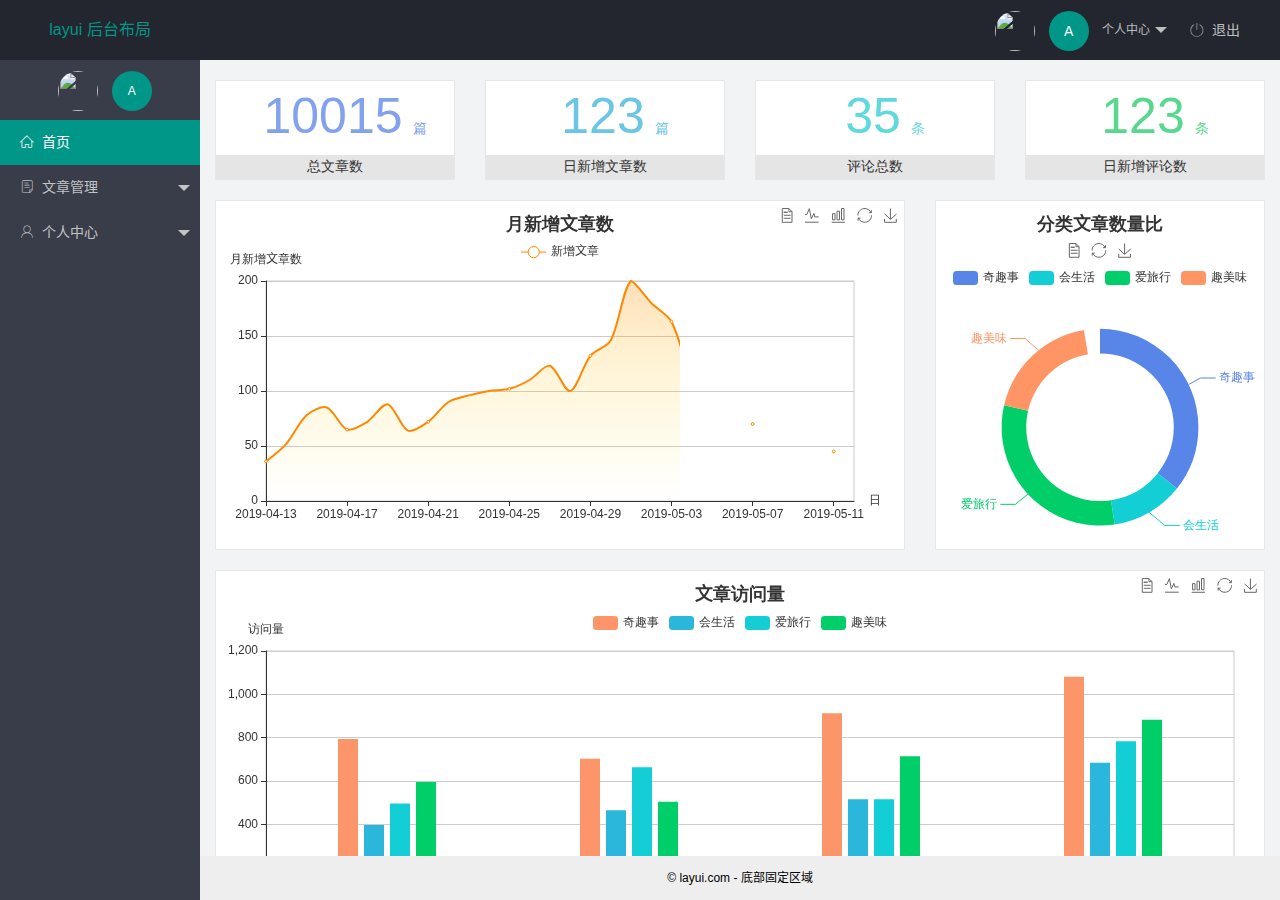
==== commit c7e10a92: "个人中心功能完成" ====
--- a/index.html
+++ b/index.html
@@ -27,9 +27,9 @@
                         个人中心
                     </a>
                     <dl class="layui-nav-child">
-                        <dd><a href="">基本资料</a></dd>
-                        <dd><a href="">更改头像</a></dd>
-                        <dd><a href="">重置密码</a></dd>
+                        <dd><a href="/user/user_info.html" target="fm">基本资料</a></dd>
+                        <dd><a href="/user/user_avatar.html" target="fm">更改头像</a></dd>
+                        <dd><a href="/user/user_pwd.html" target="fm">重置密码</a></dd>
                     </dl>
                 </li>
 
@@ -64,11 +64,11 @@
                     <li class="layui-nav-item">
                         <a href="javascript:;"><span class="iconfont icon-user"></span>个人中心</a>
                         <dl class="layui-nav-child">
-                            <dd><a href="javascript:;">
+                            <dd><a href="/user/user_info.html" target="fm">
                                     <i class="layui-icon layui-icon-template-1"></i> 基本资料</a></dd>
-                            <dd><a href="javascript:;">
+                            <dd><a href="/user/user_avatar.html" target="fm">
                                     <i class="layui-icon layui-icon-template-1"></i> 更换头像</a></dd>
-                            <dd><a href="javascript:;">
+                            <dd><a href="/user/user_pwd.html" target="fm">
                                     <i class="layui-icon layui-icon-template-1"></i> 重置密码</a></dd>
                         </dl>
                     </li>
--- a/assets/css/index.css
+++ b/assets/css/index.css
@@ -32,9 +32,7 @@
     transition: none !important;
 }
 
-.layui-side-scroll {
-    width: 200px;
-}
+
 
 .userinfo {
     /* display: inline-block; */
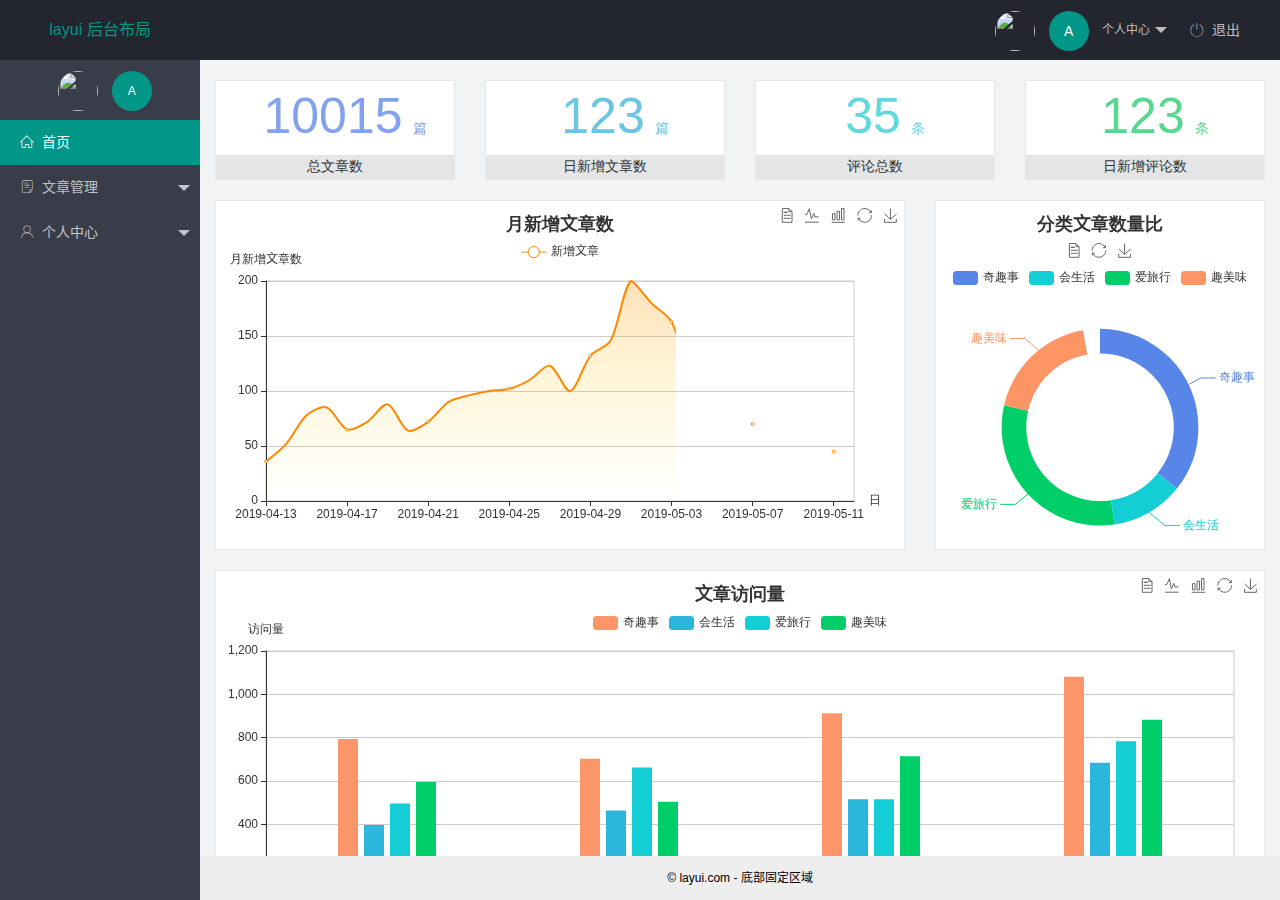
==== commit c74533f4: "文章管理功能完成" ====
--- a/index.html
+++ b/index.html
@@ -53,11 +53,11 @@
                     <li class="layui-nav-item">
                         <a class="" href="javascript:;"><span class="iconfont icon-16"></span>文章管理</a>
                         <dl class="layui-nav-child">
-                            <dd><a href="javascript:;">
+                            <dd><a href="/article/art_cate.html" target="fm">
                                     <i class="layui-icon layui-icon-template-1"></i> 文章类别</a></dd>
-                            <dd><a href="javascript:;">
+                            <dd><a href="/article/art_list.html" target="fm" id="art_list">
                                     <i class="layui-icon layui-icon-template-1"></i> 文章列表</a></dd>
-                            <dd><a href="javascript:;">
+                            <dd><a href="/article/art_pub.html" target="fm">
                                     <i class="layui-icon layui-icon-template-1"></i> 发布文章</a></dd>
                         </dl>
                     </li>
